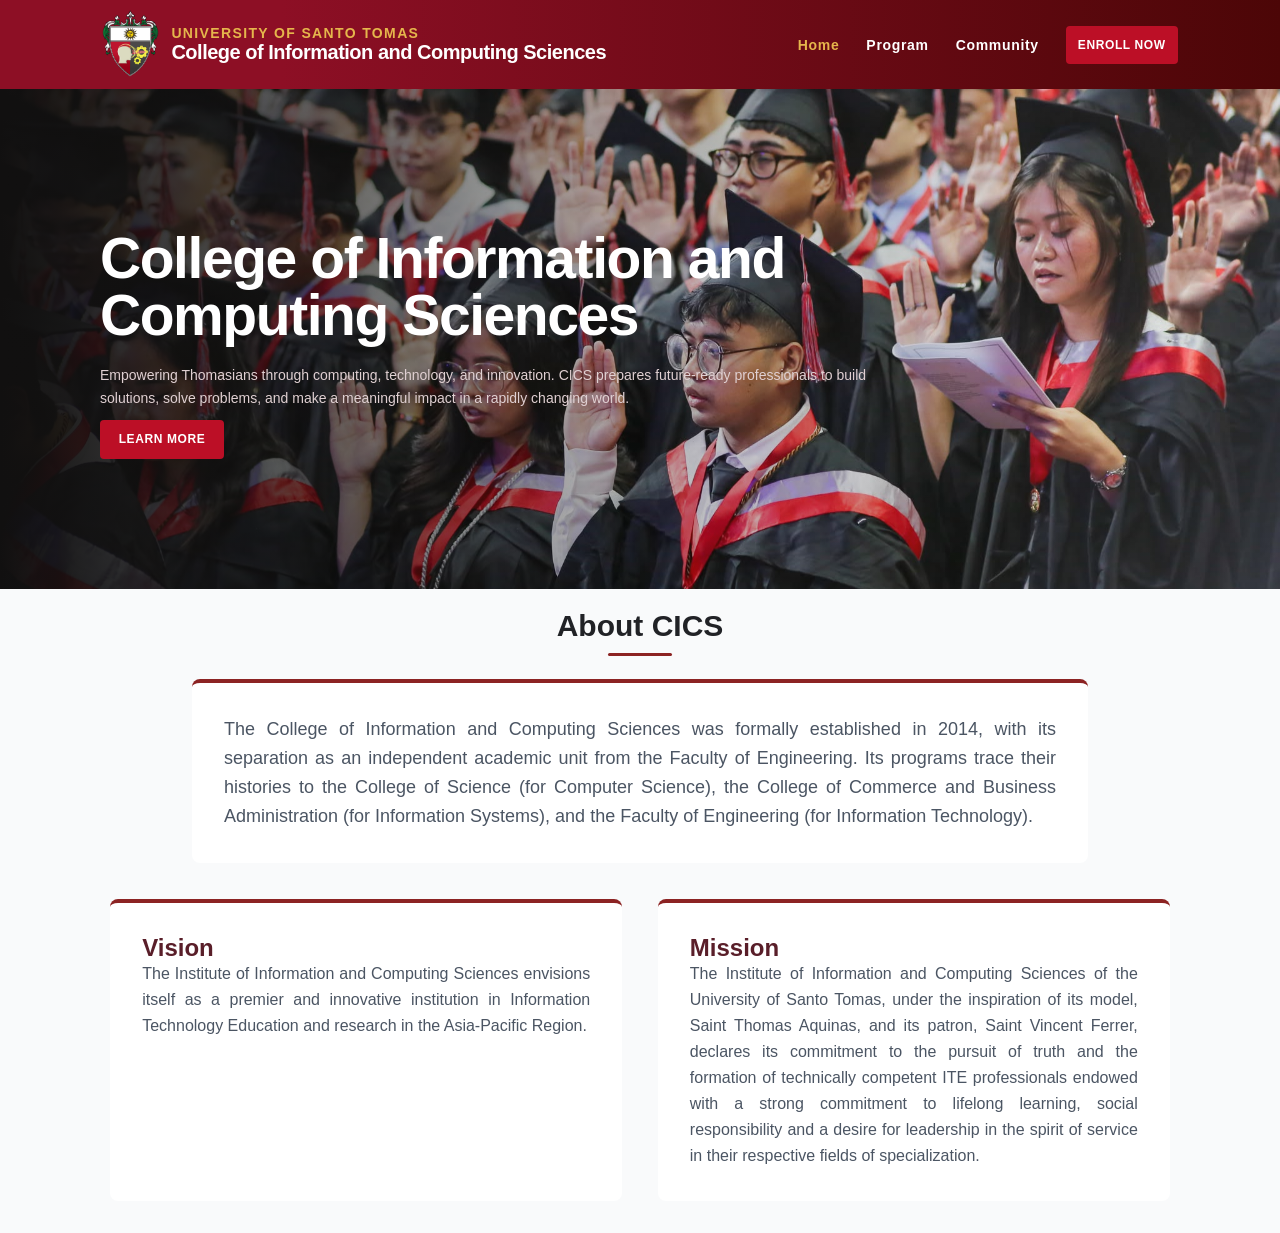
==== index.html @ 87a16adb "feat: responsive about section for home page" ====
<!DOCTYPE html>
<html lang="en">
<head>
    <meta charset="UTF-8">
    <meta name="viewport" content="width=device-width, initial-scale=1.0">
    <title>UST CICS</title>
    <link rel="stylesheet" href="styles.css">
</head>
<body>
    <main>
        <header>
            <nav>
                <div id="brand-container">
                    <a href="#"><img src="images/cics-logo.png" alt="UST CICS LOGO" id="brand-logo"></a>
                    <div id="brand-text">
                        <span id="brand-subtext">UNIVERSITY OF SANTO TOMAS</span>
                        <span id="brand-maintext">College of Information and Computing Sciences</span>
                    </div>
                </div>
                
                <!--Hamburger button for mobile-->
                <input type="checkbox" id="menu">
                <label for="menu" id="hamburger-icon">
                    <img src="images/menu-icon.svg" alt="hamburger icon" id="menu-open">
                    <img src="images/close-icon.svg" alt="close icon" id="menu-close">
                </label>

                <div id="nav-links-container">
                    <a href="#" class="nav-links active">Home</a>
                    <a href="#" class="nav-links">Program</a>
                    <a href="#" class="nav-links">Community</a>
                    <button class="btn-primary nav">ENROLL NOW</button>
                </div>

            </nav>
        </header>

        <section id="hero-section">
            <div id="hero-content">
                <h1 id="h1-hero">College of Information and Computing Sciences</h1>
                <p id="p-hero">Empowering Thomasians through computing, technology, and innovation. CICS prepares future-ready professionals to build solutions, solve problems, and make a meaningful impact in a rapidly changing world.</p>
                <button class="btn-primary hero-btn">LEARN MORE</button>
            </div>
        </section>

        <section id="about-section">
            <h3>About CICS</h3>            
            <hr>
            <div class="about-card main">
                <p>The College of Information and Computing Sciences was formally established in 2014, with its separation as an independent academic unit from the Faculty of Engineering. Its programs trace their histories to the College of Science (for Computer Science), the College of Commerce and Business Administration (for Information Systems), and the Faculty of Engineering (for Information Technology).</p>
            </div>

            <div class="vision-mission-container">
                <div class="about-card vision">
                    <h4 class="card-title">Vision</h4>
                    <p>The Institute of Information and Computing Sciences envisions itself as a premier and innovative institution in Information Technology Education and research in the Asia-Pacific Region.</p>
                </div>

                <div class="about-card mission">
                    <h4  class="card-title">Mission</h4>
                    <p>The Institute of Information and Computing Sciences of the University of Santo Tomas, under the inspiration of its model, Saint Thomas Aquinas, and its patron, Saint Vincent Ferrer, declares its commitment to the pursuit of truth and the formation of technically competent ITE professionals endowed with a strong commitment to lifelong learning, social responsibility and a desire for leadership in the spirit of service in their respective fields of specialization.</p>
                </div>
            </div>
        </section>
    </main>

</body>
</html>
---- styles.css ----
*{
    box-sizing: border-box;
    margin: 0;
    padding: 0;
}
html{
    font-size: 62.5%;

}
:root{
    --main-font: 'Inter', sans-serif;
}
body{
    min-width: 320px;
}

header{
    width: 100%;
    background: linear-gradient(to right, #8D0F25 22%, #4C0607 100%);
    padding: 1rem 0;
}
nav{
    width: 100%;
    max-width: 1440px;
    display: flex;
    flex-direction: row;
    padding: 0 8%;
    justify-content: space-between;
    gap: 4rem;
}

#brand-container{
    display: flex;
    flex-direction: row;
    align-items: center;
    gap: 1.2rem;
}
#brand-logo{
    width: 57px;
    height: auto;
}

#brand-subtext{
    font-family: var(--main-font);
    font-size: 1.4rem;
    color: #E5B64C;
    font-weight: 700;
    letter-spacing: 1.36px;
}
#brand-maintext{
    font-family: var(--main-font);
    font-size: 2rem;
    color: #FFF;
    font-weight: 700;
    letter-spacing: -0.49px;
}
#brand-text{
    display: flex;
    flex-direction: column;
}
#nav-links-container{
    display: flex;
    justify-content: space-between;
    align-items: center;
    gap: 2.7rem;
}

.nav-links{
    color: white;
    font-family: var(--main-font);
    font-size: 1.4rem;
    letter-spacing: 0.68px;
    text-decoration: none;
    font-weight: 700;
}
.active{
    color: #E5B64C;
}
.nav-links:hover{
    color: #E5B64C;
}

.btn-primary{
    width: 12.4rem;
    height: 3.9rem;
    border: none;
    border-radius: 4px;
    background-color: #BC0F26;
    color: white;
    font-size: 1.2rem;
    letter-spacing: 0.6px;
    font-weight: 700;
    white-space: nowrap;
    transition: background-color 0.2s ease;
}
.btn-primary.nav{
    padding: 1.2rem;
    width: 100%;
    height: auto;
}
.btn-primary:hover{
    background-color: #5A1E2A;
}

#menu, #hamburger-icon{
    display: none;
}

#menu-open{
    filter: brightness(0) invert(1);
}
#menu-close{
    filter: brightness(0) invert(1);

}
#nav-overlay{
    display: none;
}
/* HERO SECTION */
#hero-section{
    width: 100%;
    min-height: 500px;
    background: linear-gradient(to right, #111010, #1614144b, #ececec1a), url('images/cics-graduates.jpg');
    background-position:center ;
    background-size: cover;
    display: flex;
    align-items: center;
}

#hero-content{
    width: 70%;
    display: flex;
    padding: 0 0 0 10rem;
    flex-direction: column;
    font-family: var(--main-font);
}

#h1-hero{
    color: #FFF;
    letter-spacing: -1.43px;
    line-height: 5.7rem;
    font-size: 5.7rem;
    font-weight: 700;
    margin: 1rem 0;
}

#p-hero{
    color: #E0D0D2;
    font-weight: 500;
    line-height: 2.3rem;
    font-size: 1.4rem;
    margin: 1rem 0;
}


/* ABOUT SECTION */
#about-section{
    width: 100%;
    min-height: 400px;
    display: flex;
    flex-direction: column;
    background-color: #F9FAFB;
    display: flex;
    padding: 2rem 0;
    justify-content: center;
    align-items: center;
    font-family: var(--main-font);
    gap: 1rem;
}

h3{
    color: #212226;
    font-size: 3rem;    
    font-weight: 600;
}

hr{
    background-color: #8C2323;
    width: 5%;
    height: 0.3rem;
    border-radius: 5px;
    border: none;
}
.about-card{
    height: auto;
    background-color: white;
    border-top: 4px solid #8C2323;
    border-radius: 8px;
    margin: 1%;
    padding: 32px;
    color: #4B5563;
    text-align: justify;
}

.about-card.main{
    width: 70%;
    font-size: 1.8rem;
    line-height: 2.9rem;
}
.vision-mission-container{
    display: flex;
    flex-direction: row;
    justify-content: center;
    gap: 1rem;
}

.card-title{
    color: #591E29;
    font-size: 2.4rem;
}
.about-card.mission, .about-card.vision{
    width: 40%;
    font-size: 1.6rem;
    line-height: 2.6rem;
}

@media (max-width: 880px) {
    nav {
        width: 100%;
        padding: 0.8rem 5%;
        position: relative; 
    }
    
    nav > img {
        width: 3.8rem;
        height: auto;
    }

    #brand-subtext {
        font-size: 1.2rem;
        letter-spacing: 0.5px;
    }
    #brand-maintext {
        font-size: 1.8rem;
    }

    #menu {
        display: none;
    }

    #hamburger-icon {
        display: flex;
        align-items: center;
        justify-content: center;
        margin-left: auto;
        cursor: pointer;
        z-index: 1001;
    }

    #hamburger-icon img {
        width: 2.2rem;
        height: auto;
    }

    #menu-open {
        display: block;
    }
    #menu-close {
        display: none;
    }
    /*oremove the ham when input is checked */
    #menu:checked ~ #hamburger-icon #menu-open {
        display: none;
    }
    /*displays the x button*/
    #menu:checked ~ #hamburger-icon #menu-close {
        width: 1.5rem;
        margin-right: 0.5rem;
        display: block;
    }

    #nav-links-container {
        display: none; 
        position: absolute;
        top: 100%;
        left: 0;
        width: 100%;
        background-color: #ffffff; 
        flex-direction: column;
        align-items: flex-start; 
        padding: 2rem 4rem;
    }

    .nav-links {
        width: 100%;
        color: #5A0A14; 
        font-family: var(--main-font);
        font-size: 1.3rem;
        font-weight: 700;
        text-decoration: none;
        padding: 0.3rem 0;
        border-bottom: 1px solid #F0F0F0; 
        text-align: left; 
        transition: color 0.2s ease;
    }
    .nav-links:hover{
        color: #E5B64C;
    }
    .active{
        color: #E5B64C;
    }
    
    #nav-button {
        width: 100%;
        height: 3.9rem;
    }
    .nav{
        font-size: 1rem;
    }
    #menu:checked ~ #nav-links-container {
        display: flex;
    }
    
    
    /*HERO SECTION*/
    #hero-section{
        width: 100%;
        min-height: 400px;
        background: linear-gradient(to right, #111010, #161414c5, #ececec1a), url('images/cics-graduates.jpg');
        background-position:center ;
        background-size: cover;
        display: flex;
        align-items: center;
    }

    #hero-content{
        width: 90%;
        display: flex;
        padding: 0 0 0 4rem;
        flex-direction: column;
        font-family: var(--main-font);
    }

    #h1-hero{
        color: #FFF;
        letter-spacing: -0.5px;
        line-height: 3.7rem;
        font-size: 4rem;
        font-weight: 700;
        margin: 0.3rem 0;
    }

    #p-hero{
        color: #E0D0D2;
        font-weight: 400;
        line-height: 1.5rem;
        font-size: 1.2rem;  
    }

    .hero-btn{
        width: 11rem;
        height: 3rem;
        font-size: 1.1rem;
    }

    /*ABOUT SECTION*/
    .vision-mission-container{
        display: flex;
        flex-direction: column;
        align-items: center;
    }
    h3{
        font-size: 2.4rem;
    }

   .card-title{
        font-size: 2rem;
    }

    .about-card.main{
        width: 80%;
        font-size: 1.4rem;
        line-height: 2rem;
    }

    .about-card.mission, .about-card.vision{
        width: 80%;
        padding: 3rem 3rem 5rem;
        font-size: 1.5rem;
        line-height: 2rem;
    }

}
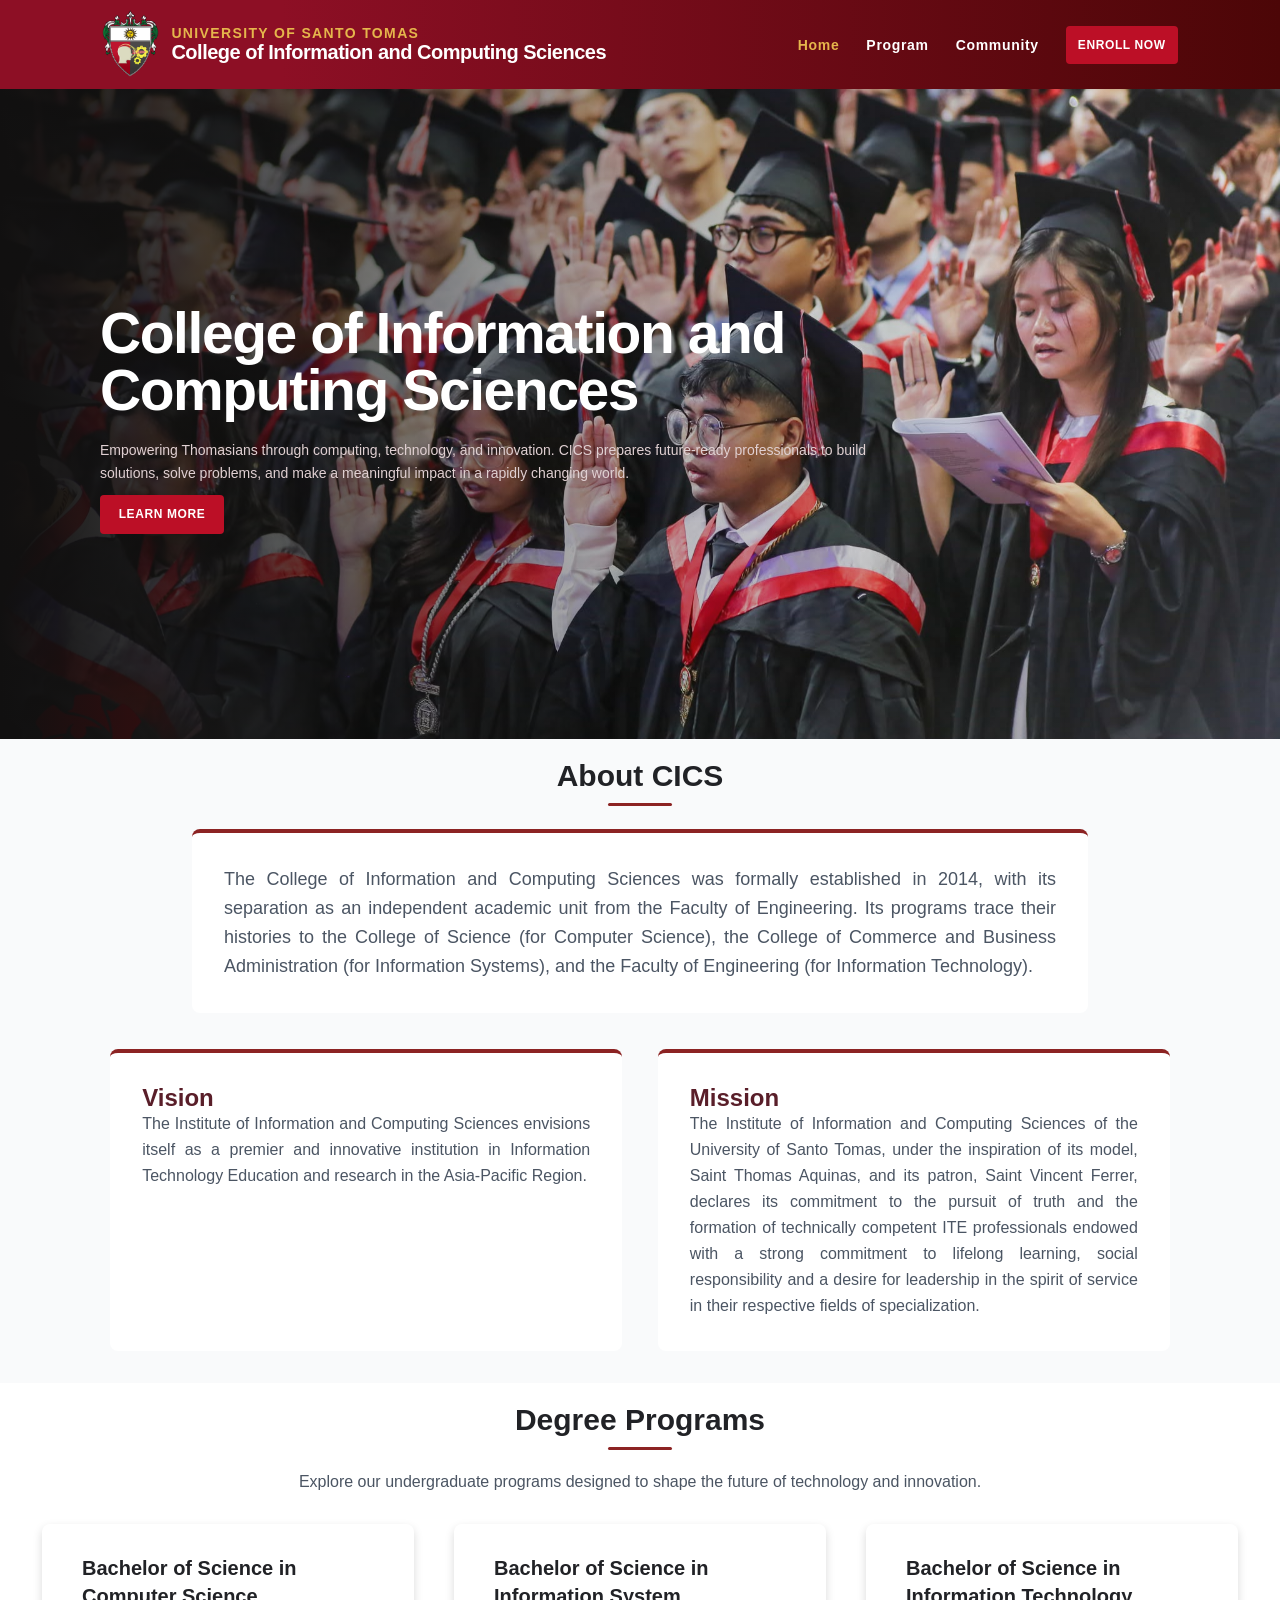
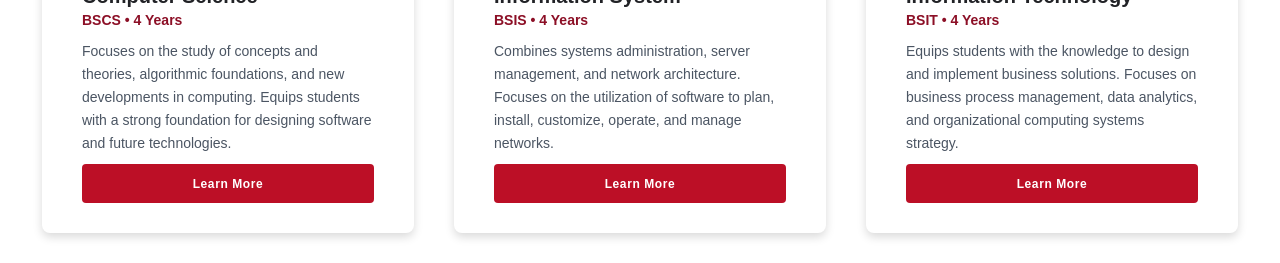
==== commit 78025178: "feat: responsive degree-program section. sticky navigation bar." ====
--- a/index.html
+++ b/index.html
@@ -44,8 +44,11 @@
         </section>
 
         <section id="about-section">
-            <h3>About CICS</h3>            
-            <hr>
+            <div class="section-title about">
+               <h3>About CICS</h3>            
+                <hr>
+            </div>
+           
             <div class="about-card main">
                 <p>The College of Information and Computing Sciences was formally established in 2014, with its separation as an independent academic unit from the Faculty of Engineering. Its programs trace their histories to the College of Science (for Computer Science), the College of Commerce and Business Administration (for Information Systems), and the Faculty of Engineering (for Information Technology).</p>
             </div>
@@ -62,6 +65,43 @@
                 </div>
             </div>
         </section>
+
+        <section id="degree-section">
+            <div class="section-title degree">
+                 <h3>Degree Programs</h3>            
+                <hr>
+            </div>
+           
+            <p class="section-subtitle">Explore our undergraduate programs designed to shape the future of technology and innovation.</p>
+                <div class="degree-card-container">
+                    <div class="degree-card cs">
+                        <div class="degree-card-title">
+                            <h5 class="degree h5">Bachelor of Science in Computer Science</h5>
+                            <span class="degree-timeline">BSCS • 4 Years</span>
+                        </div>
+                        <p>Focuses on the study of concepts and theories, algorithmic foundations, and new developments in computing. Equips students with a strong foundation for designing software and future technologies.</p>
+                        <button class="btn-primary degree">Learn More</button>
+                    </div>
+
+                    <div class="degree-card cs">
+                        <div class="degree-card-title">
+                             <h5 class="degree h5">Bachelor of Science in Information System</h5>
+                            <span class="degree-timeline">BSIS • 4 Years</span>
+                        </div>
+                        <p>Combines systems administration, server management, and network architecture. Focuses on the utilization of software to plan, install, customize, operate, and manage networks.</p>
+                        <button class="btn-primary degree">Learn More</button>
+                    </div>
+
+                    <div class="degree-card cs">
+                        <div class="degree-card-title">
+                            <h5 class="degree h5">Bachelor of Science in Information Technology</h5>
+                            <span class="degree-timeline">BSIT • 4 Years</span>
+                        </div>
+                        <p>Equips students with the knowledge to design and implement business solutions. Focuses on business process management, data analytics, and organizational computing systems strategy.</p>
+                        <button class="btn-primary degree">Learn More</button>
+                    </div>
+                </div>
+        </section>
     </main>
 
 </body>
--- a/styles.css
+++ b/styles.css
@@ -18,15 +18,20 @@
     width: 100%;
     background: linear-gradient(to right, #8D0F25 22%, #4C0607 100%);
     padding: 1rem 0;
+    position: sticky;    
+    top: 0;
+    left: 0;
+    z-index: 1000;
 }
 nav{
     width: 100%;
-    max-width: 1440px;
     display: flex;
     flex-direction: row;
     padding: 0 8%;
     justify-content: space-between;
+    align-items: center;
     gap: 4rem;
+    position: relative;
 }
 
 #brand-container{
@@ -119,9 +124,11 @@
 /* HERO SECTION */
 #hero-section{
     width: 100%;
-    min-height: 500px;
+    min-height: calc(80vh - 7rem);    
     background: linear-gradient(to right, #111010, #1614144b, #ececec1a), url('images/cics-graduates.jpg');
-    background-position:center ;
+    padding-top: 7rem;
+    padding-bottom: 7rem;
+    background-position: center;
     background-size: cover;
     display: flex;
     align-items: center;
@@ -169,6 +176,7 @@
 }
 
 h3{
+    font-family: var(--main-font);
     color: #212226;
     font-size: 3rem;    
     font-weight: 600;
@@ -180,6 +188,14 @@
     height: 0.3rem;
     border-radius: 5px;
     border: none;
+}
+
+.section-title{
+    width: 100%;
+    display: flex;
+    flex-direction: column;
+    align-items: center;
+    gap: 1rem;
 }
 .about-card{
     height: auto;
@@ -204,6 +220,7 @@
     gap: 1rem;
 }
 
+/*DEGREE SECTIONNN*/
 .card-title{
     color: #591E29;
     font-size: 2.4rem;
@@ -213,8 +230,75 @@
     font-size: 1.6rem;
     line-height: 2.6rem;
 }
+#degree-section{
+    margin: 2rem 0;
+    width: 100%;
+    height: auto;
+    display: flex;
+    flex-direction: column;
+    justify-content: center;
+    align-items: center;
+    gap: 2rem;
+}
+
+.degree-card-container{
+    display: flex;
+    flex-direction: row;
+    justify-content: center;
+    width: 100%;
+    height: auto;
+    padding: 1rem 2rem;
+    gap: 4rem;
+}
+
+.degree-card{
+    width: 30%;
+    height: auto;
+    padding: 3rem 4rem;
+    box-shadow: 0px 4px 10px rgba(0, 0, 0, 0.15);
+    border-radius: 8px; 
+    display: flex;
+    flex-direction: column;
+    align-items: flex-start;
+    gap: 1rem;
+}
+.degree.h5{
+    font-family: var(--main-font);
+    font-size: 2rem;
+    line-height: 28px;
+    font-weight: 700;
+    color: #212226;
+}
+
+.degree-timeline{
+    font-family: var(--main-font);
+    font-weight: 700;
+    font-size: 14px;
+    line-height: 20px;
+    color: #8C0F26;
+}
+
+.degree-card > p{
+    font-family: var(--main-font);
+    color: #4B5563;
+    font-size: 14px;
+    line-height: 22.8px;
+}
+
+.section-subtitle{
+    font-family: var(--main-font);
+    color: #4B5563;
+    font-size: 1.6rem;
+    line-height: 2.4rem;
+}
+
+.btn-primary.degree{
+    width: 100%;
+}
 
 @media (max-width: 880px) {
+
+   
     nav {
         width: 100%;
         padding: 0.8rem 5%;
@@ -315,10 +399,11 @@
     /*HERO SECTION*/
     #hero-section{
         width: 100%;
-        min-height: 400px;
+        min-height: calc(50vh - 2rem);
         background: linear-gradient(to right, #111010, #161414c5, #ececec1a), url('images/cics-graduates.jpg');
         background-position:center ;
         background-size: cover;
+        padding-top: 2rem;
         display: flex;
         align-items: center;
     }
@@ -380,4 +465,32 @@
         line-height: 2rem;
     }
 
+    /*DEGREE SECTION*/
+    .section-subtitle{
+        font-size: 1.4rem;
+        line-height: 2rem;
+        text-align: center;
+    }
+
+    .degree-card-container{
+        flex-direction: column;
+        align-items: center;
+    }
+
+    .degree-card{
+        width: 90%;
+        align-items: center;
+    }
+
+    .degree-timeline{
+        display: none;
+    }
+    .degree.h5{
+        font-size: 1.6rem;
+        text-align: center;
+    }
+    .degree-card > p{
+        font-size: 1.3rem;
+        text-align: center;
+    }
 }
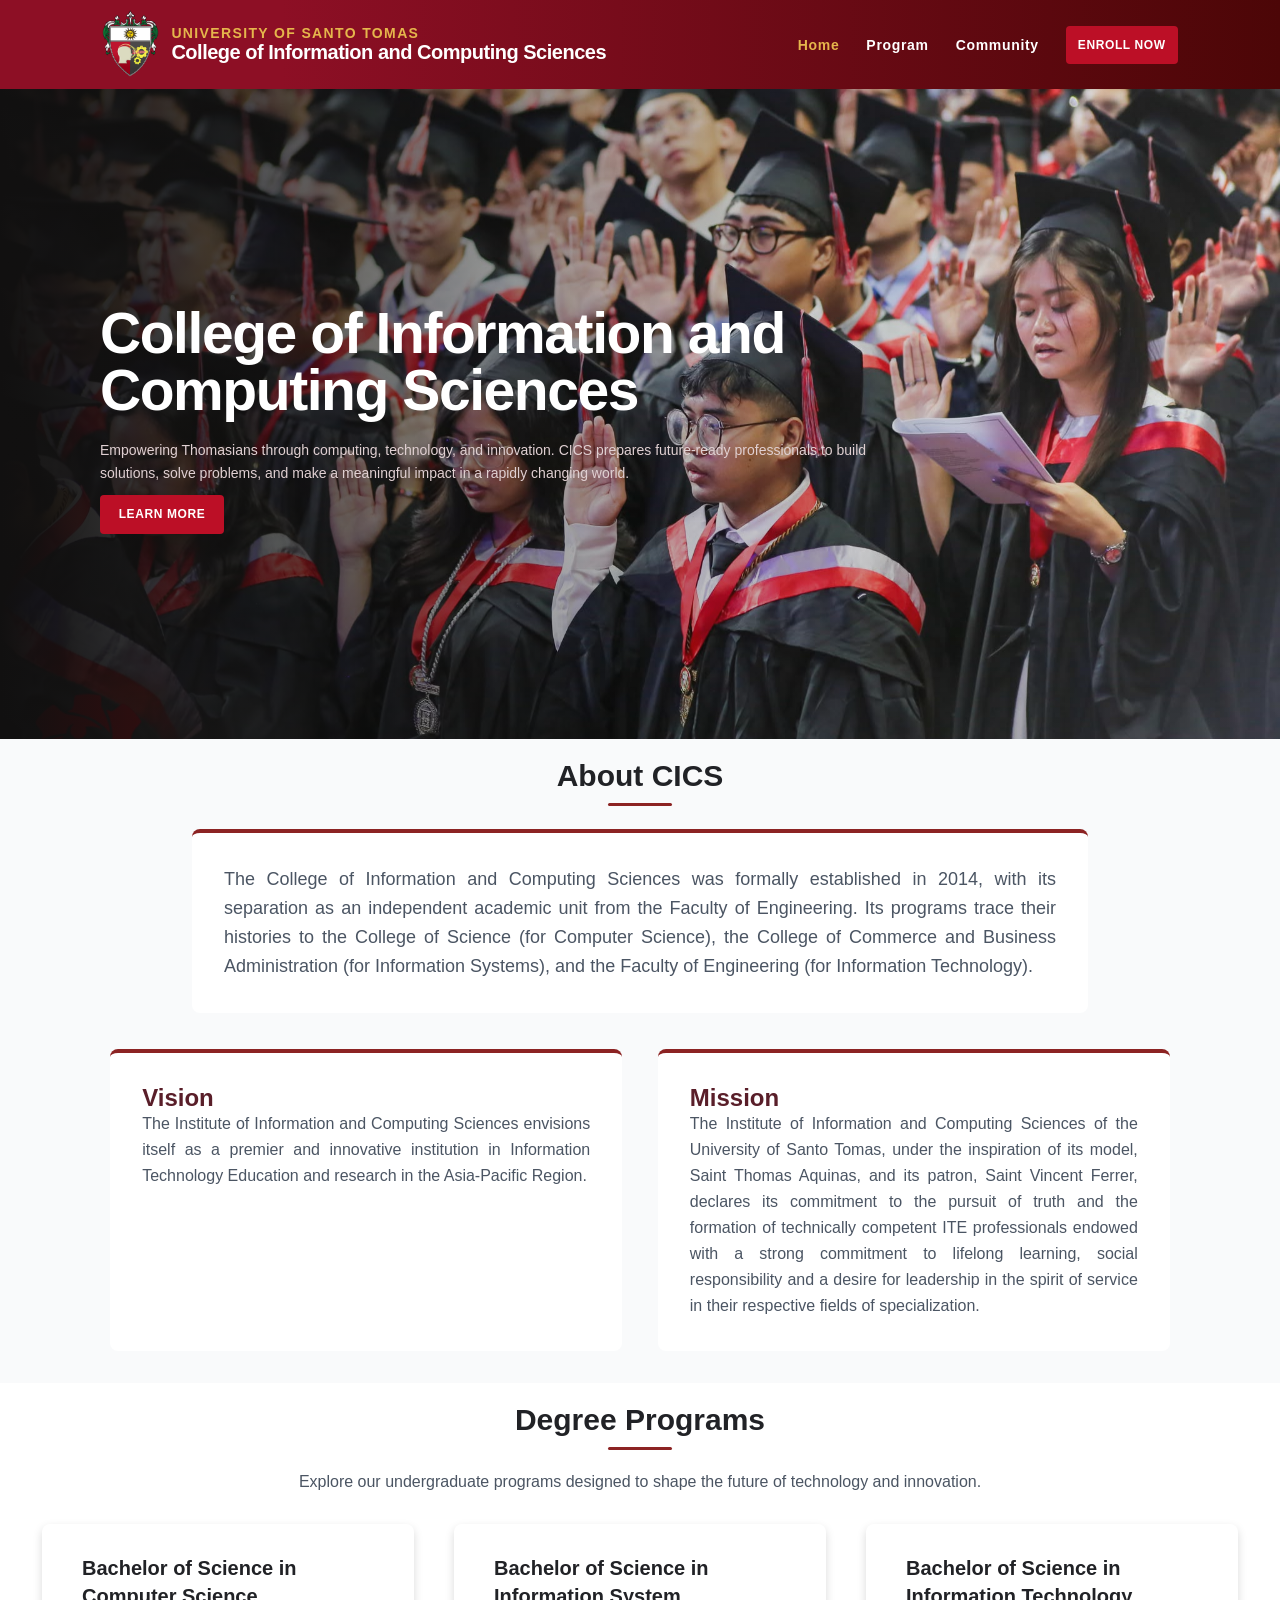
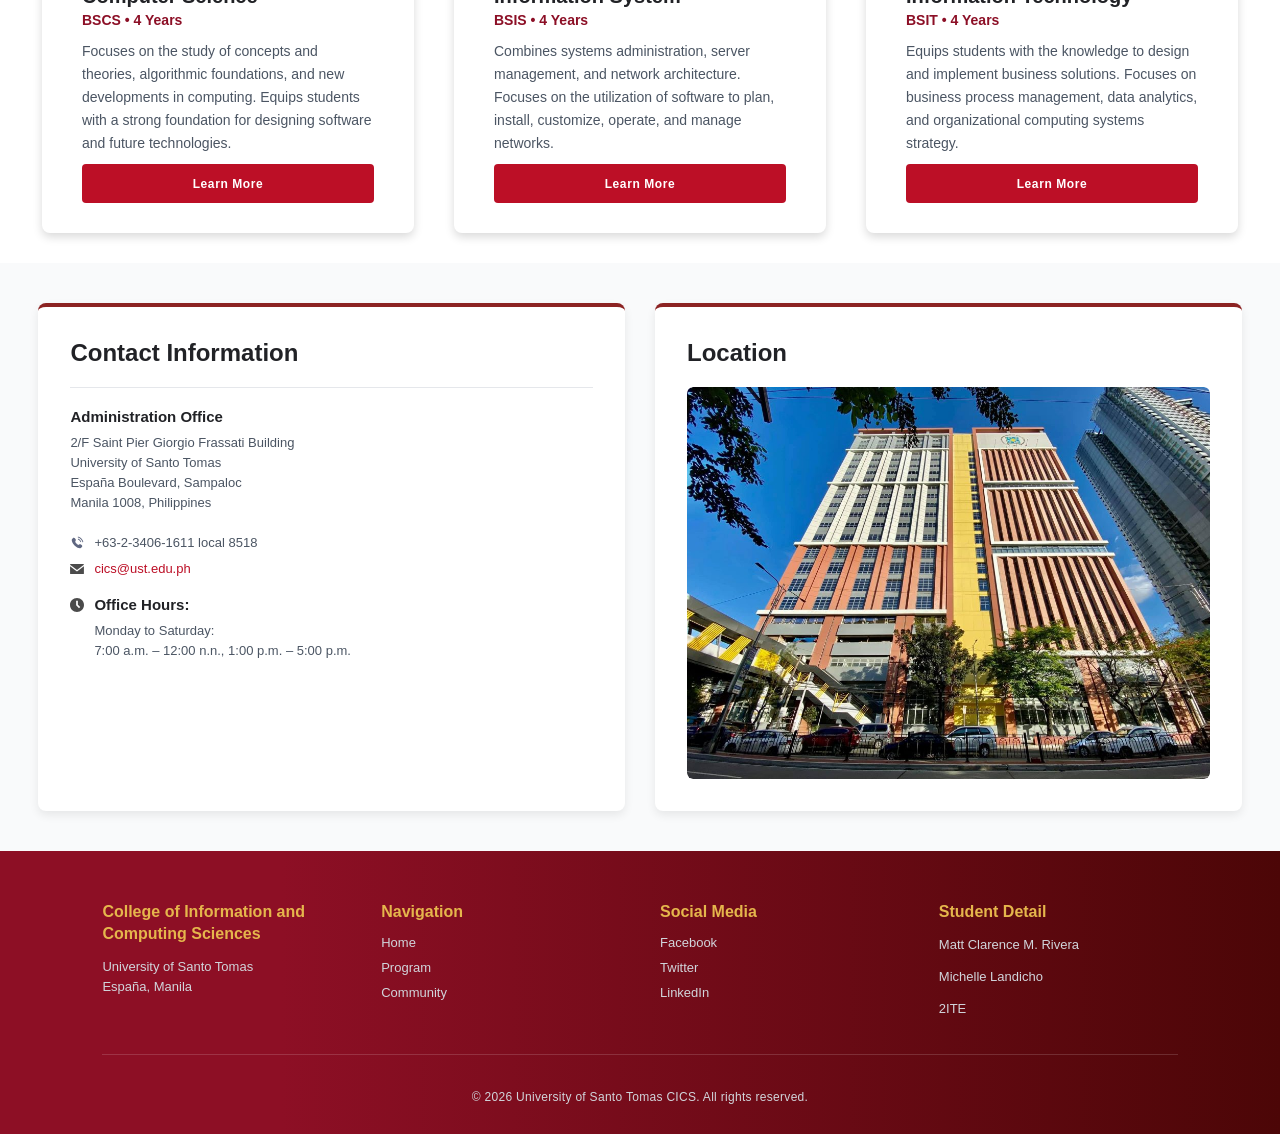
==== commit 0b2a890f: "feat: responsive contact section with svg icons. responsive footer section" ====
--- a/index.html
+++ b/index.html
@@ -21,8 +21,8 @@
                 <!--Hamburger button for mobile-->
                 <input type="checkbox" id="menu">
                 <label for="menu" id="hamburger-icon">
-                    <img src="images/menu-icon.svg" alt="hamburger icon" id="menu-open">
-                    <img src="images/close-icon.svg" alt="close icon" id="menu-close">
+                    <img src="images/icons/menu-icon.svg" alt="hamburger icon" id="menu-open">
+                    <img src="images/icons/close-icon.svg" alt="close icon" id="menu-close">
                 </label>
 
                 <div id="nav-links-container">
@@ -43,6 +43,8 @@
             </div>
         </section>
 
+        <!--===========-================================-->
+        <!--=========== ABOUT SECTIONN ==============-->
         <section id="about-section">
             <div class="section-title about">
                <h3>About CICS</h3>            
@@ -65,6 +67,9 @@
                 </div>
             </div>
         </section>
+        
+        <!--===========-================================-->
+        <!--=========== DEGREE SECTIONN ==============-->
 
         <section id="degree-section">
             <div class="section-title degree">
@@ -102,7 +107,101 @@
                     </div>
                 </div>
         </section>
+
+        <!--===========-================================-->
+        <!--=========== CONTACT SECTIONN ==============-->
+        <section id="contact-section">
+            <div class="contact-card-container">
+                <div class="contact-card">
+                    <h3 class="contact-card-title">Contact Information</h3>
+                    <hr class="contact-hr">
+                    
+                    <div class="contact-group">
+                        <h4 class="contact-subtitle">Administration Office</h4>
+                        <p class="contact-text">
+                            2/F Saint Pier Giorgio Frassati Building<br>
+                            University of Santo Tomas<br>
+                            España Boulevard, Sampaloc<br>
+                            Manila 1008, Philippines
+                        </p>
+                    </div>
+
+                    <div class="contact-group">
+                        <div class="contact-item phone">
+                            <img src="images/icons/phone-icon.svg" alt="phone icon" class="contact-icon">                            
+                            <span class="contact-text">+63-2-3406-1611 local 8518</span>
+                        </div>
+                        <div class="contact-item mail">
+                            <img src="images/icons/mail-icon.svg" alt="mail icon" class="contact-icon">                            
+                            <a href="mailto:cics@ust.edu.ph" class="contact-link">cics@ust.edu.ph</a>
+                        </div>
+                    </div>
+
+                    <div class="contact-group">
+                        <div class="contact-item time">
+                            <img src="images/icons/clock-icon.svg" alt="clock icon" class="contact-icon">                            
+                            <span class="contact-subtitle">Office Hours:</span>
+                        </div>
+                        <p class="contact-text contact-hours">
+                            Monday to Saturday:<br>
+                            7:00 a.m. – 12:00 n.n., 1:00 p.m. – 5:00 p.m.
+                        </p>
+                    </div>
+                </div>
+
+                <div class="contact-card">
+                    <h3 class="contact-card-title">Location</h3>
+                    <div class="contact-image-container">
+                        <img src="images/frassati.jpg" alt="UST Frassati Building" class="contact-image">
+                    </div>
+                </div>
+            </div>
+        </section>
     </main>
 
+    <footer>
+            <div class="footer-container">
+                <div class="footer-content">
+                    <div class="footer-col">
+                        <h4 class="footer-title">College of Information and Computing Sciences</h4>
+                        <address class="footer-text">
+                            University of Santo Tomas<br>
+                            España, Manila
+                        </address>
+                    </div>
+
+                    <div class="footer-col">
+                        <h4 class="footer-title">Navigation</h4>
+                        <ul class="footer-links-list">
+                            <li><a href="#" class="footer-link">Home</a></li>
+                            <li><a href="#" class="footer-link">Program</a></li>
+                            <li><a href="#" class="footer-link">Community</a></li>
+                        </ul>
+                    </div>
+
+                    <div class="footer-col">
+                        <h4 class="footer-title">Social Media</h4>
+                        <ul class="footer-links-list">
+                            <li><a href="#" class="footer-link">Facebook</a></li>
+                            <li><a href="#" class="footer-link">Twitter</a></li>
+                            <li><a href="#" class="footer-link">LinkedIn</a></li>
+                        </ul>
+                    </div>
+
+                    <div class="footer-col">
+                        <h4 class="footer-title">Student Detail</h4>
+                        <p class="footer-text">Matt Clarence M. Rivera</p>
+                        <p class="footer-text">Michelle Landicho</p>
+                        <p class="footer-text">2ITE</p>
+                    </div>
+                </div>
+
+                <hr class="footer-hr">
+
+                <div class="footer-bottom">
+                    <p class="footer-copyright">&copy; 2026 University of Santo Tomas CICS. All rights reserved.</p>
+                </div>
+            </div>
+        </footer>
 </body>
 </html>
--- a/styles.css
+++ b/styles.css
@@ -296,6 +296,205 @@
     width: 100%;
 }
 
+
+#contact-section{
+    width: 100%;
+    background-color: #F9FAFB;
+    padding: 4rem 0;
+    display: flex;
+    justify-content: center;
+    align-items: center;
+    font-family: var(--main-font);
+}
+
+/*CONTACT STYLING*/
+.contact-card-container{
+    width: 100%;
+    display: flex;
+    flex-direction: row;
+    justify-content: center;
+    padding: 0 3%;
+    gap: 3rem;
+}
+
+.contact-card{
+    width: 50%;
+    background-color: white;
+    border-top: 4px solid #8C2323;
+    border-radius: 8px;
+    padding: 3.2rem;
+    box-shadow: 0px 4px 10px rgba(0, 0, 0, 0.08);
+    display: flex;
+    flex-direction: column;
+    gap: 2rem;
+}
+
+.contact-card-title{
+    color: #212226;
+    font-size: 2.4rem;
+    font-weight: 700;
+}
+
+.contact-hr{
+    width: 100%;
+    height: 1px;
+    background-color: #E5E7EB;
+    border-radius: 0;
+}
+
+.contact-group{
+    display: flex;
+    flex-direction: column;
+    gap: 0.8rem;
+}
+
+.contact-subtitle{
+    color: #212226;
+    font-size: 1.5rem;
+    font-weight: 700;
+}
+
+.contact-text{
+    color: #4B5563;
+    font-size: 1.3rem;
+    line-height: 2rem;
+}
+
+.contact-item{
+    display: flex;
+    flex-direction: row;
+    align-items: center;
+    gap: 1rem;
+}
+
+.contact-icon {
+    width: 1.4rem;
+    height: 1.4rem;
+    min-width: 1.4rem;
+    object-fit: contain;
+    display: inline-block;
+    opacity: 0.7;
+}
+
+.contact-icon{
+    font-size: 1.4rem;
+    color: #4B5563;
+}
+
+.contact-link{
+    color: #BC0F26;
+    font-size: 1.3rem;
+    text-decoration: none;
+    font-weight: 500;
+}
+
+.contact-link:hover{
+    text-decoration: underline;
+}
+
+.contact-hours{
+    padding-left: 2.4rem;
+}
+
+.contact-image-container{
+    width: 100%;
+    height: 100%;
+    border-radius: 6px;
+    overflow: hidden;
+}
+
+.contact-image{
+    width: 100%;
+    height: 100%;
+    min-height: 260px;
+    object-fit: cover;
+    display: block;
+    border-radius: 6px;
+}
+
+/*FOOTER*/
+footer{
+    width: 100%;
+    background: linear-gradient(to right, #8D0F25 22%, #4C0607 100%);
+    padding: 5rem 0 3rem;
+    font-family: var(--main-font);
+}
+
+.footer-container{
+    width: 100%;
+    max-width: 1440px;
+    margin: 0 auto;
+    padding: 0 8%;
+    display: flex;
+    flex-direction: column;
+    gap: 3.5rem;
+}
+
+.footer-content{
+    display: flex;
+    flex-direction: row;
+    justify-content: space-between;
+    align-items: flex-start;
+    gap: 4rem;
+}
+
+.footer-col{
+    flex: 1;
+    display: flex;
+    flex-direction: column;
+    gap: 1.2rem;
+}
+
+.footer-title{
+    color: #E5B64C;
+    font-size: 1.6rem;
+    font-weight: 700;
+    line-height: 2.2rem;
+}
+
+.footer-text{
+    color: #D1D5DB;
+    font-size: 1.3rem;
+    line-height: 2rem;
+    font-style: normal;
+}
+
+.footer-links-list{
+    list-style: none;
+    display: flex;
+    flex-direction: column;
+    gap: 1rem;
+}
+
+.footer-link{
+    color: #D1D5DB;
+    font-size: 1.3rem;
+    text-decoration: none;
+    transition: color 0.2s ease;
+}
+
+.footer-link:hover{
+    color: #E5B64C;
+}
+
+.footer-hr{
+    width: 100%;
+    height: 1px;
+    background-color: rgba(255, 255, 255, 0.15);
+    border: none;
+    border-radius: 0;
+}
+
+.footer-bottom{
+    width: 100%;
+    text-align: center;
+}
+
+.footer-copyright{
+    color: #D1D5DB;
+    font-size: 1.2rem;
+    letter-spacing: 0.3px;
+}
 @media (max-width: 880px) {
 
    
@@ -437,8 +636,9 @@
         height: 3rem;
         font-size: 1.1rem;
     }
-
-    /*ABOUT SECTION*/
+    /******************/
+    /*     ABOUT     */
+    /******************/
     .vision-mission-container{
         display: flex;
         flex-direction: column;
@@ -465,7 +665,9 @@
         line-height: 2rem;
     }
 
-    /*DEGREE SECTION*/
+    /******************/
+    /*    DEGREE SECTION   */
+    /******************/
     .section-subtitle{
         font-size: 1.4rem;
         line-height: 2rem;
@@ -493,4 +695,64 @@
         font-size: 1.3rem;
         text-align: center;
     }
-}+    /******************/
+    /*     CONTACT SECTION     */
+    /******************/
+    #contact-section{
+        padding: 3rem 0;
+    }
+
+    .contact-card-container{
+        flex-direction: column;
+        align-items: center;
+        padding: 0 5%;
+        gap: 2rem;
+    }
+
+    .contact-card{
+        width: 100%;
+        padding: 2.5rem 2rem;
+    }
+
+    .contact-card-title{
+        font-size: 2rem;
+    }
+
+    .contact-image{
+        min-height: 220px;
+    }
+
+    /******************/
+    /*     FOOTER     */
+    /******************/
+
+    footer{
+        padding: 4rem 0 2.5rem;
+    }
+
+    .footer-container{
+        padding: 0 5%;
+        gap: 2.5rem;
+    }
+
+    .footer-content{
+        flex-direction: column;
+        align-items: flex-start;
+        gap: 2.5rem;
+    }
+
+    .footer-col{
+        width: 100%;
+        gap: 1rem;
+    }
+
+    .footer-title{
+        font-size: 1.5rem;
+    }
+
+    .footer-copyright{
+        font-size: 1.1rem;
+    }
+}
+
+
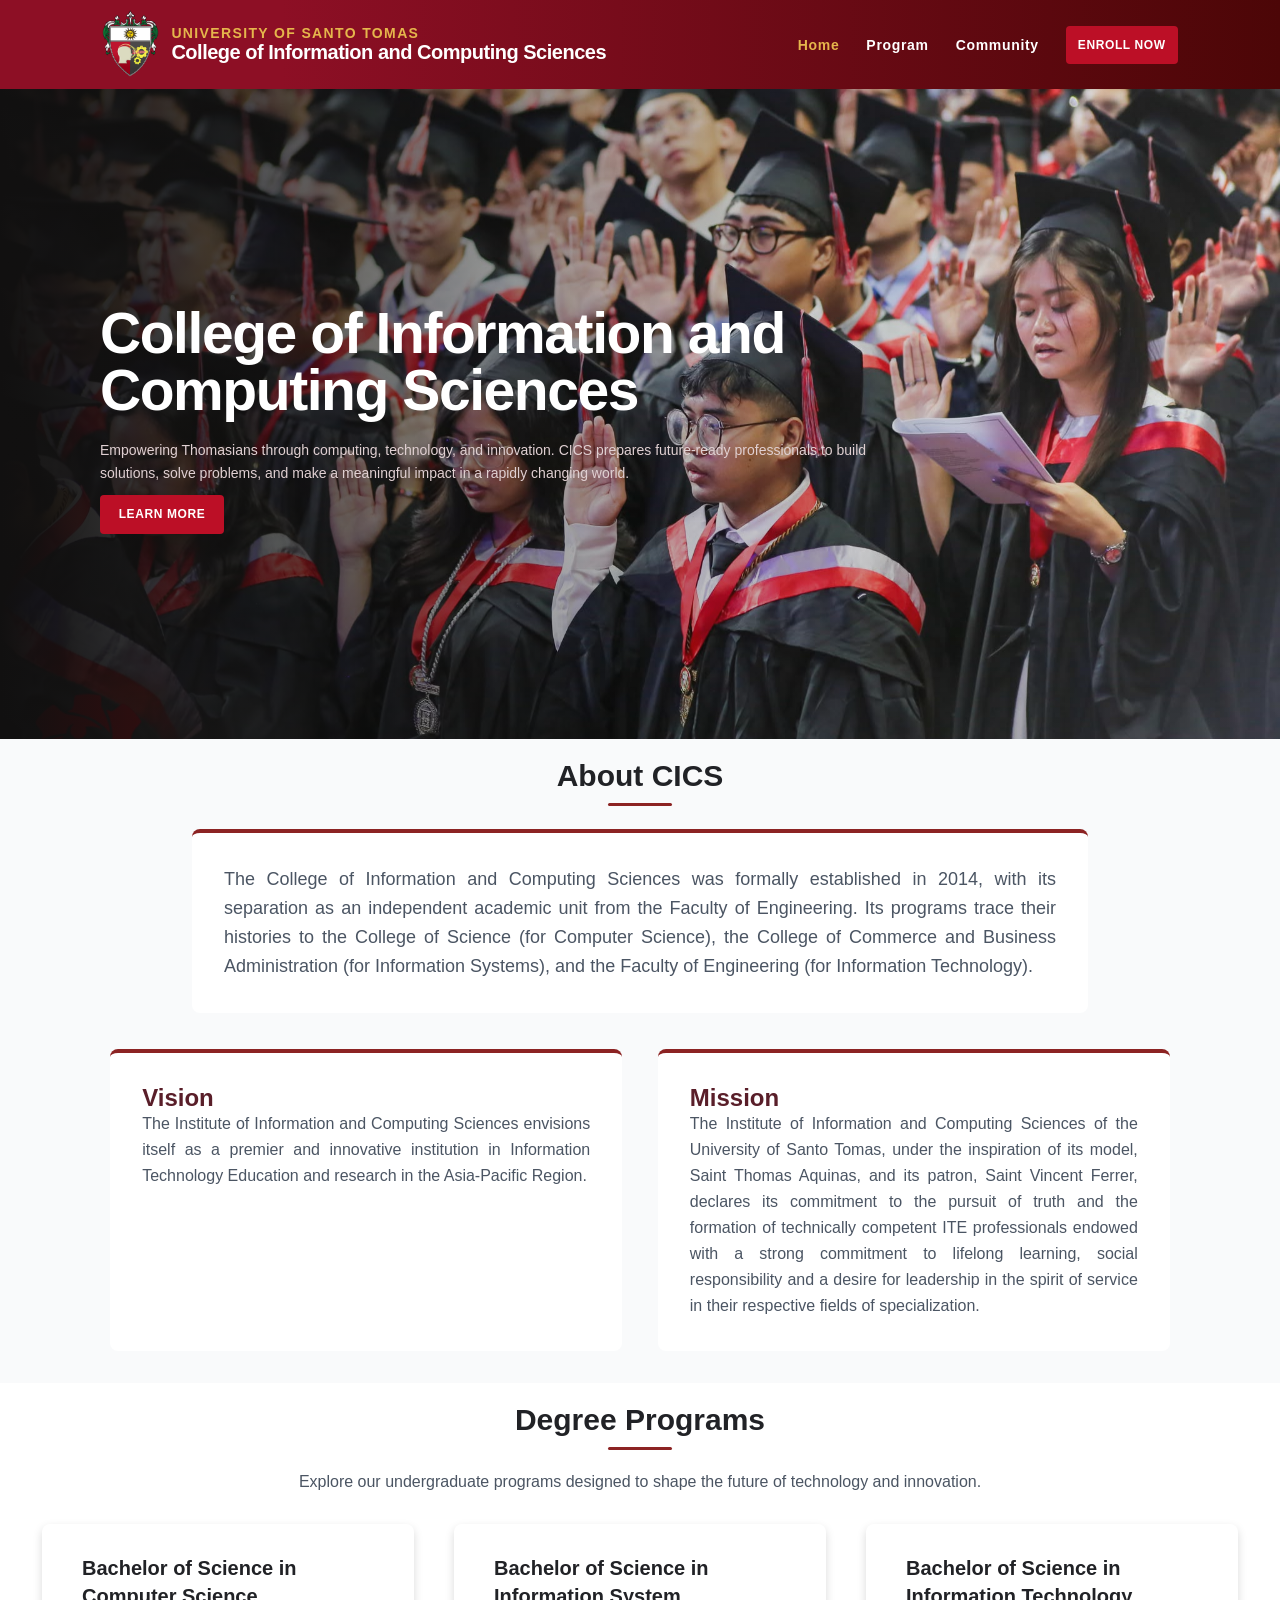
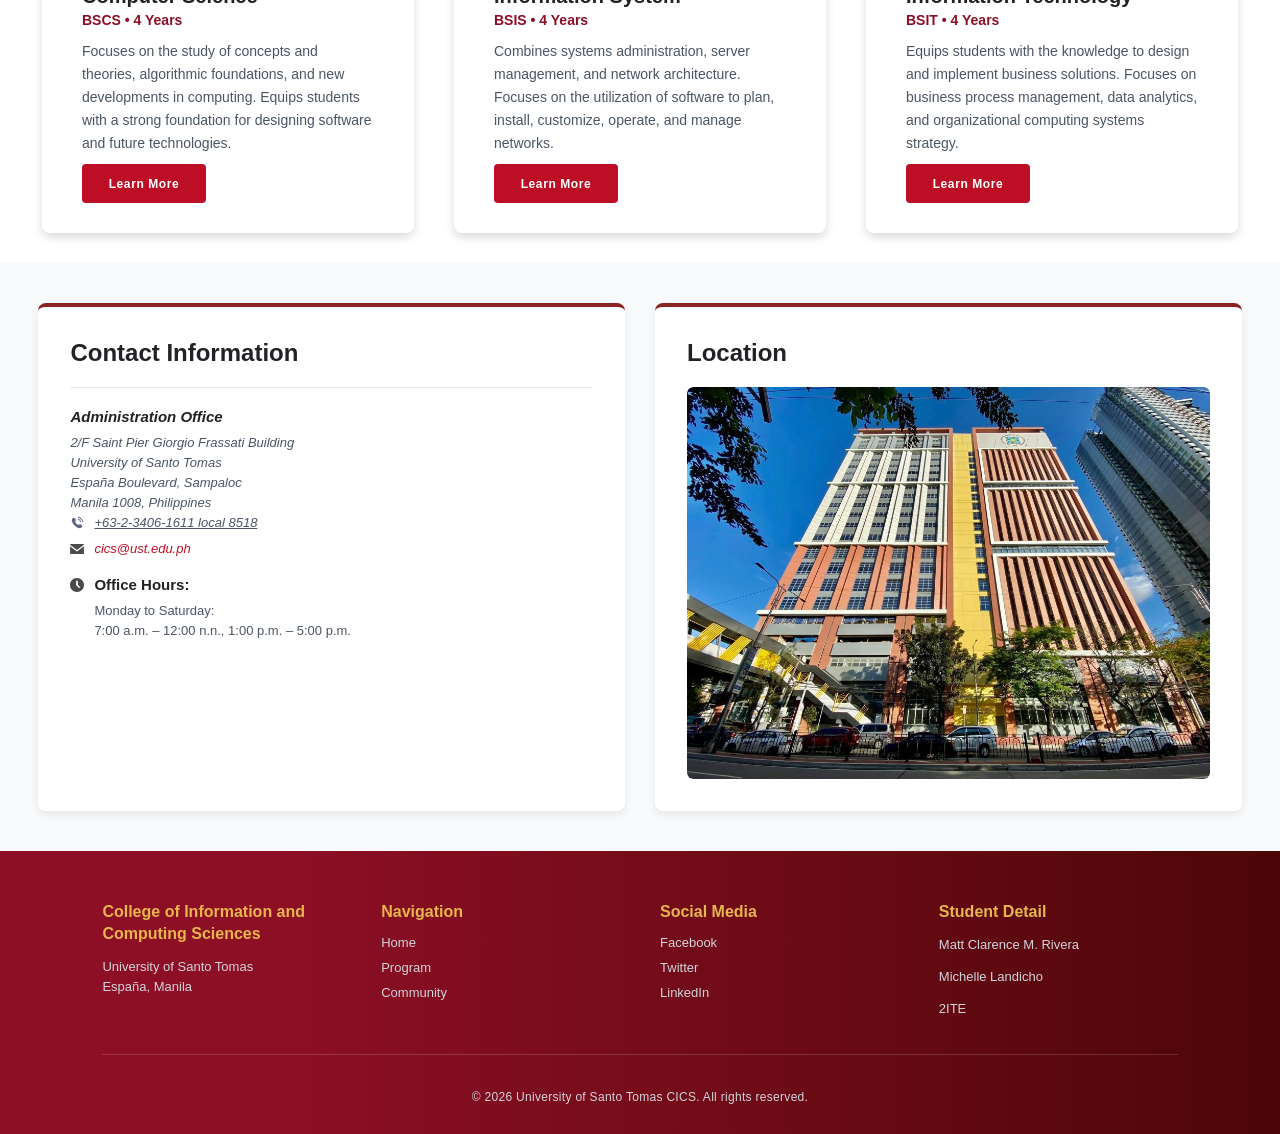
==== commit c971cc48: "feat: Implemented applicable semantic tag to satisfy grade criteria." ====
--- a/index.html
+++ b/index.html
@@ -7,8 +7,7 @@
     <link rel="stylesheet" href="styles.css">
 </head>
 <body>
-    <main>
-        <header>
+     <header>
             <nav>
                 <div id="brand-container">
                     <a href="#"><img src="images/cics-logo.png" alt="UST CICS LOGO" id="brand-logo"></a>
@@ -33,8 +32,9 @@
                 </div>
 
             </nav>
-        </header>
-
+    </header>
+
+    <main>
         <section id="hero-section">
             <div id="hero-content">
                 <h1 id="h1-hero">College of Information and Computing Sciences</h1>
@@ -56,15 +56,15 @@
             </div>
 
             <div class="vision-mission-container">
-                <div class="about-card vision">
+                <article class="about-card vision">
                     <h4 class="card-title">Vision</h4>
                     <p>The Institute of Information and Computing Sciences envisions itself as a premier and innovative institution in Information Technology Education and research in the Asia-Pacific Region.</p>
-                </div>
-
-                <div class="about-card mission">
-                    <h4  class="card-title">Mission</h4>
+                </article>
+
+                <article class="about-card mission">
+                    <h4 class="card-title">Mission</h4>
                     <p>The Institute of Information and Computing Sciences of the University of Santo Tomas, under the inspiration of its model, Saint Thomas Aquinas, and its patron, Saint Vincent Ferrer, declares its commitment to the pursuit of truth and the formation of technically competent ITE professionals endowed with a strong commitment to lifelong learning, social responsibility and a desire for leadership in the spirit of service in their respective fields of specialization.</p>
-                </div>
+                </article>
             </div>
         </section>
         
@@ -79,33 +79,33 @@
            
             <p class="section-subtitle">Explore our undergraduate programs designed to shape the future of technology and innovation.</p>
                 <div class="degree-card-container">
-                    <div class="degree-card cs">
-                        <div class="degree-card-title">
-                            <h5 class="degree h5">Bachelor of Science in Computer Science</h5>
-                            <span class="degree-timeline">BSCS • 4 Years</span>
-                        </div>
-                        <p>Focuses on the study of concepts and theories, algorithmic foundations, and new developments in computing. Equips students with a strong foundation for designing software and future technologies.</p>
-                        <button class="btn-primary degree">Learn More</button>
-                    </div>
-
-                    <div class="degree-card cs">
-                        <div class="degree-card-title">
-                             <h5 class="degree h5">Bachelor of Science in Information System</h5>
-                            <span class="degree-timeline">BSIS • 4 Years</span>
-                        </div>
-                        <p>Combines systems administration, server management, and network architecture. Focuses on the utilization of software to plan, install, customize, operate, and manage networks.</p>
-                        <button class="btn-primary degree">Learn More</button>
-                    </div>
-
-                    <div class="degree-card cs">
-                        <div class="degree-card-title">
-                            <h5 class="degree h5">Bachelor of Science in Information Technology</h5>
-                            <span class="degree-timeline">BSIT • 4 Years</span>
-                        </div>
-                        <p>Equips students with the knowledge to design and implement business solutions. Focuses on business process management, data analytics, and organizational computing systems strategy.</p>
-                        <button class="btn-primary degree">Learn More</button>
-                    </div>
-                </div>
+                <article class="degree-card cs">
+                    <div class="degree-card-title">
+                        <h5 class="degree-title">Bachelor of Science in Computer Science</h5>
+                        <span class="degree-timeline">BSCS • 4 Years</span>
+                    </div>
+                    <p>Focuses on the study of concepts and theories, algorithmic foundations, and new developments in computing. Equips students with a strong foundation for designing software and future technologies.</p>
+                    <button class="btn-primary btn-card">Learn More</button>
+                </article>
+
+                <article class="degree-card cs">
+                    <div class="degree-card-title">
+                        <h5 class="degree-title">Bachelor of Science in Information System</h5>
+                        <span class="degree-timeline">BSIS • 4 Years</span>
+                    </div>
+                    <p>Combines systems administration, server management, and network architecture. Focuses on the utilization of software to plan, install, customize, operate, and manage networks.</p>
+                    <button class="btn-primary btn-card">Learn More</button>
+                </article>
+
+                <article class="degree-card cs">
+                    <div class="degree-card-title">
+                        <h5 class="degree-title">Bachelor of Science in Information Technology</h5>
+                        <span class="degree-timeline">BSIT • 4 Years</span>
+                    </div>
+                    <p>Equips students with the knowledge to design and implement business solutions. Focuses on business process management, data analytics, and organizational computing systems strategy.</p>
+                    <button class="btn-primary btn-card">Learn More</button>
+                </article>
+            </div>
         </section>
 
         <!--===========-================================-->
@@ -116,26 +116,28 @@
                     <h3 class="contact-card-title">Contact Information</h3>
                     <hr class="contact-hr">
                     
-                    <div class="contact-group">
-                        <h4 class="contact-subtitle">Administration Office</h4>
-                        <p class="contact-text">
-                            2/F Saint Pier Giorgio Frassati Building<br>
-                            University of Santo Tomas<br>
-                            España Boulevard, Sampaloc<br>
-                            Manila 1008, Philippines
-                        </p>
-                    </div>
-
-                    <div class="contact-group">
-                        <div class="contact-item phone">
-                            <img src="images/icons/phone-icon.svg" alt="phone icon" class="contact-icon">                            
-                            <span class="contact-text">+63-2-3406-1611 local 8518</span>
+                    <address class="contact-address">
+                        <div class="contact-group">
+                            <h4 class="contact-subtitle">Administration Office</h4>
+                            <p class="contact-text">
+                                2/F Saint Pier Giorgio Frassati Building<br>
+                                University of Santo Tomas<br>
+                                España Boulevard, Sampaloc<br>
+                                Manila 1008, Philippines
+                            </p>
                         </div>
-                        <div class="contact-item mail">
-                            <img src="images/icons/mail-icon.svg" alt="mail icon" class="contact-icon">                            
-                            <a href="mailto:cics@ust.edu.ph" class="contact-link">cics@ust.edu.ph</a>
+
+                        <div class="contact-group">
+                            <div class="contact-item phone">
+                                <img src="images/icons/phone-icon.svg" alt="" aria-hidden="true" class="contact-icon">                            
+                                <a href="tel:+63234061611" class="contact-text contact-link-plain">+63-2-3406-1611 local 8518</a>
+                            </div>
+                            <div class="contact-item mail">
+                                <img src="images/icons/mail-icon.svg" alt="" aria-hidden="true" class="contact-icon">                            
+                                <a href="mailto:cics@ust.edu.ph" class="contact-link">cics@ust.edu.ph</a>
+                            </div>
                         </div>
-                    </div>
+                    </address>
 
                     <div class="contact-group">
                         <div class="contact-item time">
--- a/styles.css
+++ b/styles.css
@@ -251,7 +251,7 @@
     gap: 4rem;
 }
 
-.degree-card{
+article.degree-card{
     width: 30%;
     height: auto;
     padding: 3rem 4rem;
@@ -262,7 +262,7 @@
     align-items: flex-start;
     gap: 1rem;
 }
-.degree.h5{
+.degree-title{
     font-family: var(--main-font);
     font-size: 2rem;
     line-height: 28px;
@@ -679,7 +679,7 @@
         align-items: center;
     }
 
-    .degree-card{
+    article.degree-card{
         width: 90%;
         align-items: center;
     }
@@ -687,7 +687,7 @@
     .degree-timeline{
         display: none;
     }
-    .degree.h5{
+    .degree-title{
         font-size: 1.6rem;
         text-align: center;
     }
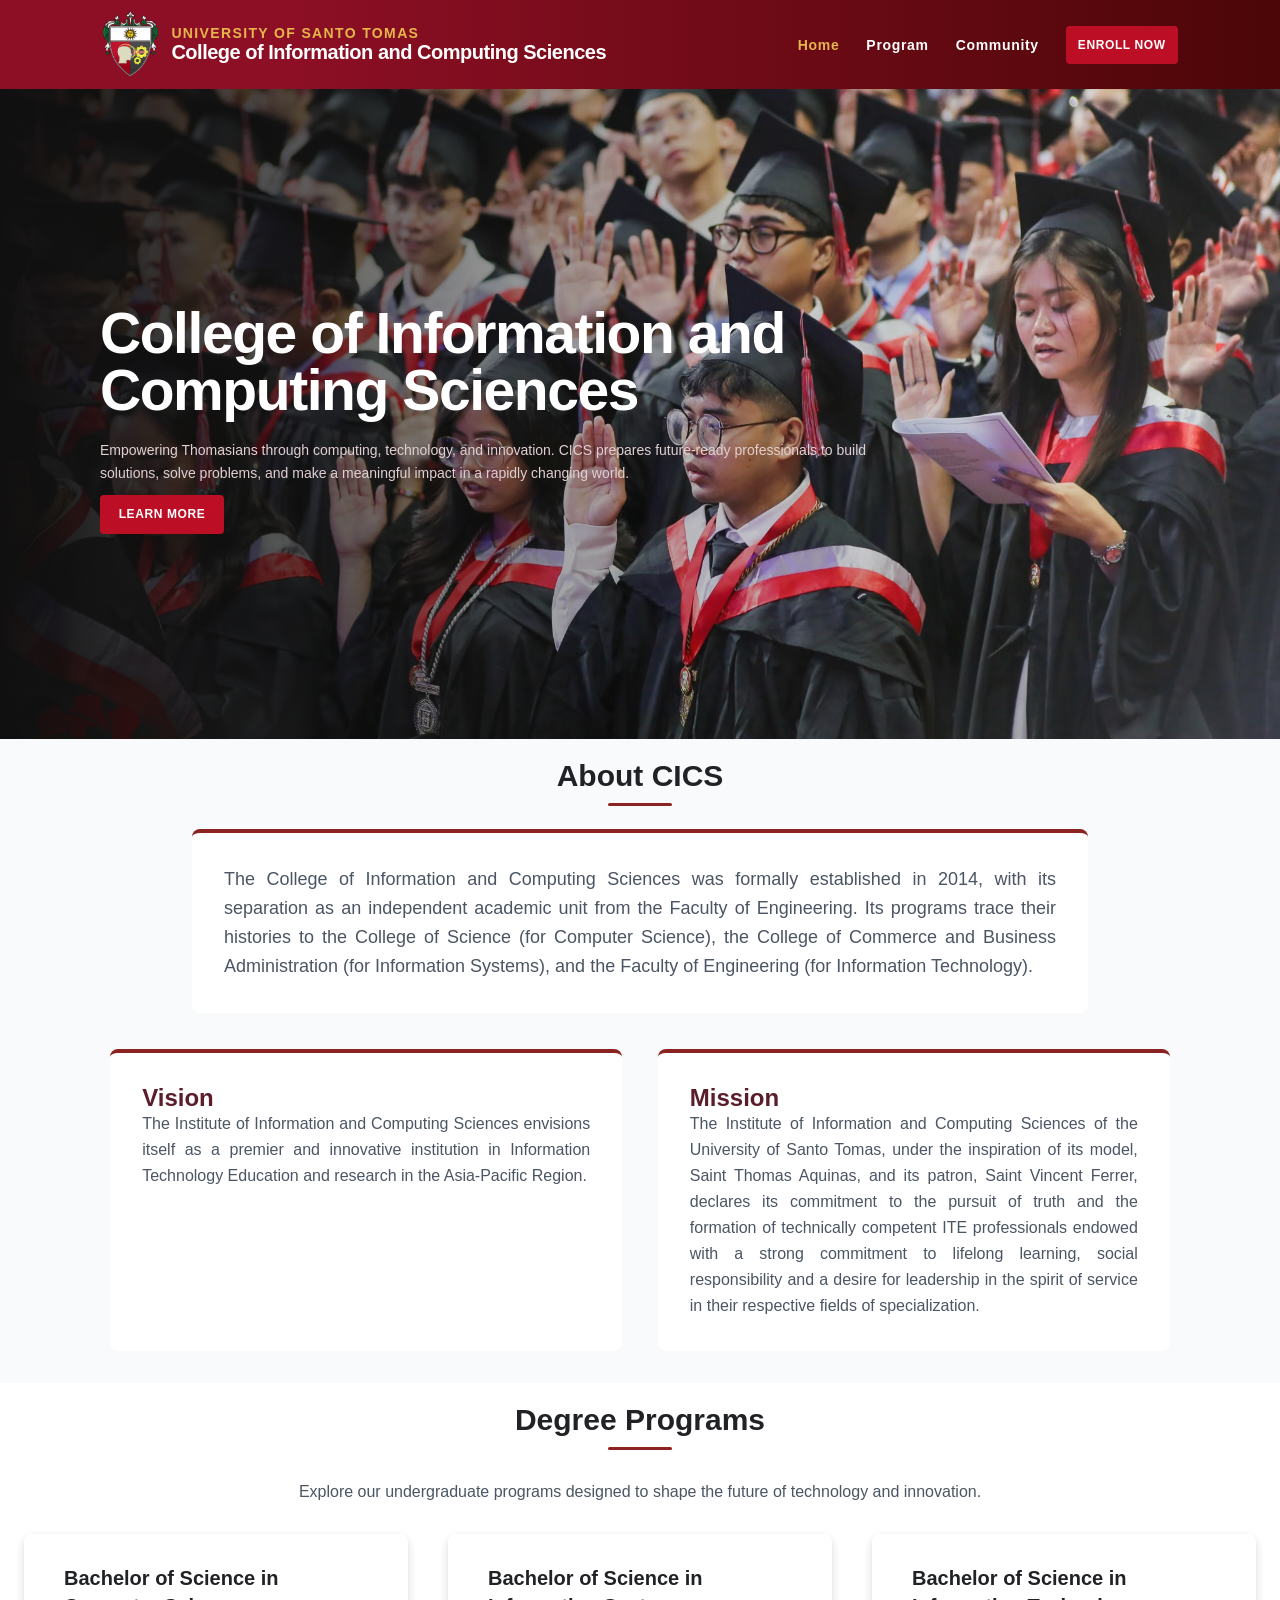
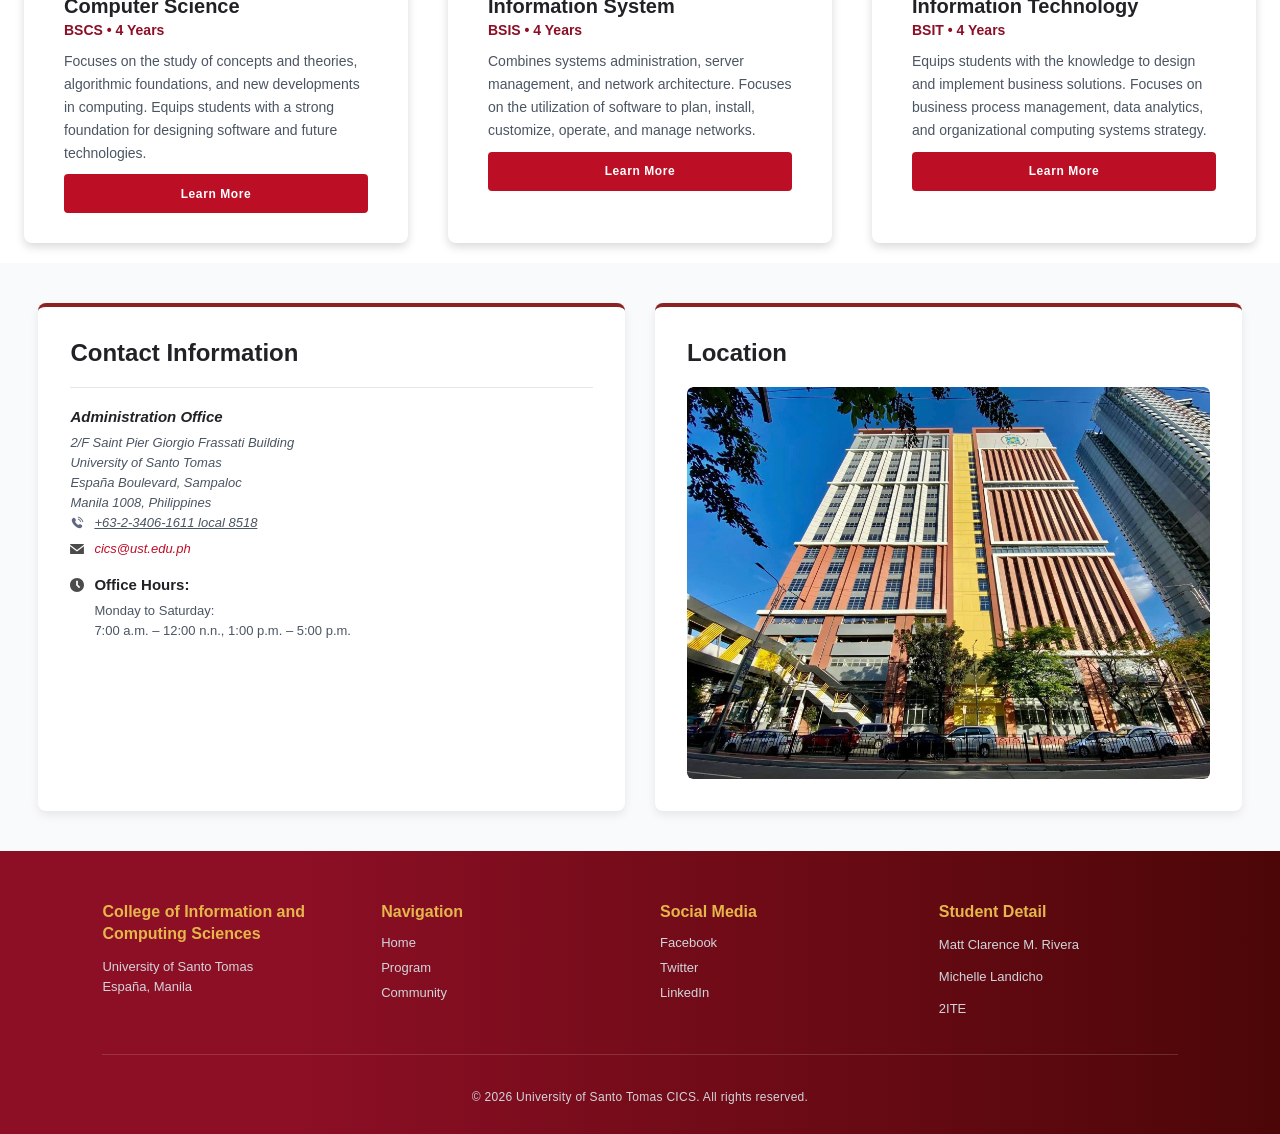
==== commit f4d74ff9: "style: fix card width alignment" ====
--- a/index.html
+++ b/index.html
@@ -26,7 +26,7 @@
 
                 <div id="nav-links-container">
                     <a href="#" class="nav-links active">Home</a>
-                    <a href="#" class="nav-links">Program</a>
+                    <a href="program.html" class="nav-links">Program</a>
                     <a href="#" class="nav-links">Community</a>
                     <button class="btn-primary nav">ENROLL NOW</button>
                 </div>
@@ -85,7 +85,7 @@
                         <span class="degree-timeline">BSCS • 4 Years</span>
                     </div>
                     <p>Focuses on the study of concepts and theories, algorithmic foundations, and new developments in computing. Equips students with a strong foundation for designing software and future technologies.</p>
-                    <button class="btn-primary btn-card">Learn More</button>
+                    <button class="btn-primary degree-btn">Learn More</button>
                 </article>
 
                 <article class="degree-card cs">
@@ -94,7 +94,7 @@
                         <span class="degree-timeline">BSIS • 4 Years</span>
                     </div>
                     <p>Combines systems administration, server management, and network architecture. Focuses on the utilization of software to plan, install, customize, operate, and manage networks.</p>
-                    <button class="btn-primary btn-card">Learn More</button>
+                    <button class="btn-primary degree-btn">Learn More</button>
                 </article>
 
                 <article class="degree-card cs">
@@ -103,7 +103,7 @@
                         <span class="degree-timeline">BSIT • 4 Years</span>
                     </div>
                     <p>Equips students with the knowledge to design and implement business solutions. Focuses on business process management, data analytics, and organizational computing systems strategy.</p>
-                    <button class="btn-primary btn-card">Learn More</button>
+                    <button class="btn-primary degree-btn">Learn More</button>
                 </article>
             </div>
         </section>
--- a/styles.css
+++ b/styles.css
@@ -168,7 +168,7 @@
     flex-direction: column;
     background-color: #F9FAFB;
     display: flex;
-    padding: 2rem 0;
+    padding: 2rem 0rem;
     justify-content: center;
     align-items: center;
     font-family: var(--main-font);
@@ -203,7 +203,7 @@
     border-top: 4px solid #8C2323;
     border-radius: 8px;
     margin: 1%;
-    padding: 32px;
+    padding: 3.2rem;
     color: #4B5563;
     text-align: justify;
 }
@@ -220,7 +220,6 @@
     gap: 1rem;
 }
 
-/*DEGREE SECTIONNN*/
 .card-title{
     color: #591E29;
     font-size: 2.4rem;
@@ -230,6 +229,9 @@
     font-size: 1.6rem;
     line-height: 2.6rem;
 }
+
+/*DEGREE SECTIONNN*/
+
 #degree-section{
     margin: 2rem 0;
     width: 100%;
@@ -239,6 +241,7 @@
     justify-content: center;
     align-items: center;
     gap: 2rem;
+    padding: 1rem 1.2   rem;
 }
 
 .degree-card-container{
@@ -247,7 +250,6 @@
     justify-content: center;
     width: 100%;
     height: auto;
-    padding: 1rem 2rem;
     gap: 4rem;
 }
 
@@ -290,9 +292,11 @@
     color: #4B5563;
     font-size: 1.6rem;
     line-height: 2.4rem;
-}
-
-.btn-primary.degree{
+    padding: 1rem 3rem;
+
+}
+
+.degree-btn{
     width: 100%;
 }
 
@@ -653,13 +657,13 @@
     }
 
     .about-card.main{
-        width: 80%;
+        width: 90%;
         font-size: 1.4rem;
         line-height: 2rem;
     }
 
     .about-card.mission, .about-card.vision{
-        width: 80%;
+        width: 90%;
         padding: 3rem 3rem 5rem;
         font-size: 1.5rem;
         line-height: 2rem;
@@ -690,9 +694,11 @@
     .degree-title{
         font-size: 1.6rem;
         text-align: center;
+        line-height: 2rem;
     }
     .degree-card > p{
         font-size: 1.3rem;
+        line-height: 1.7rem;
         text-align: center;
     }
     /******************/
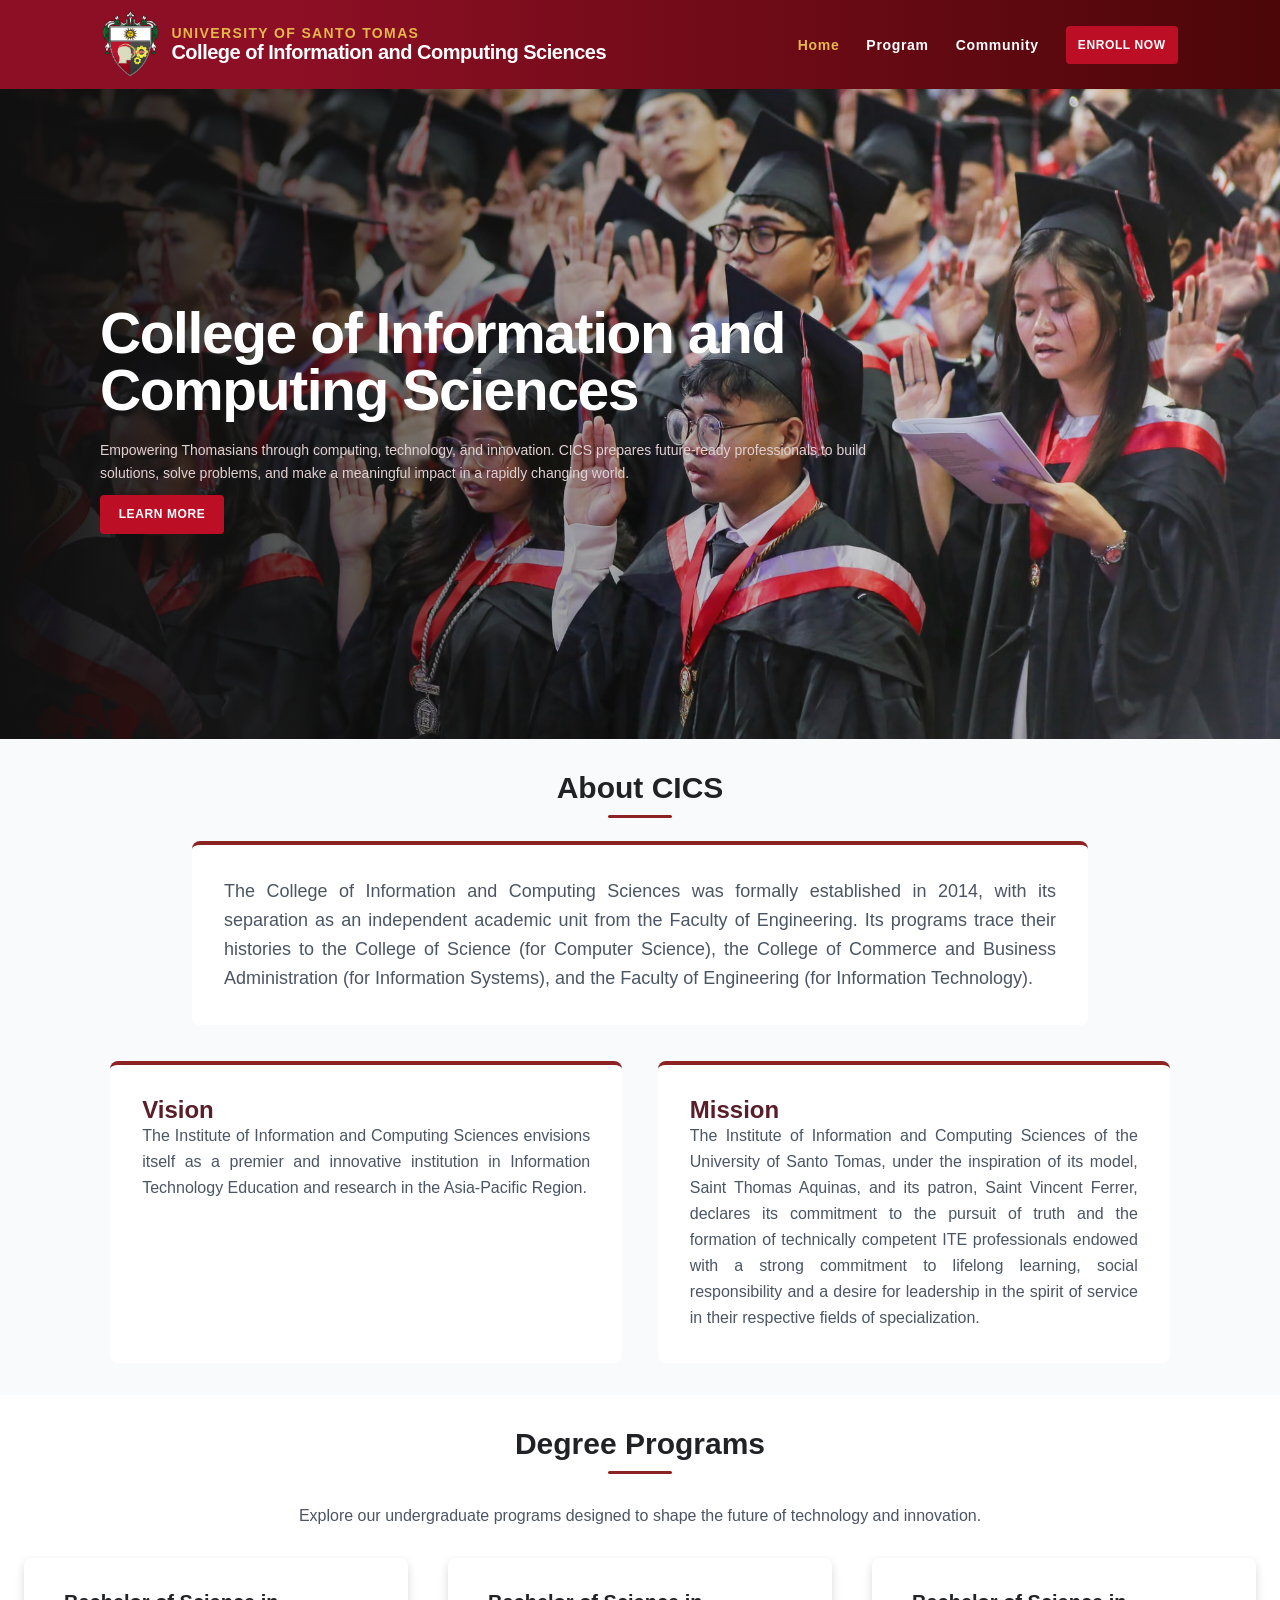
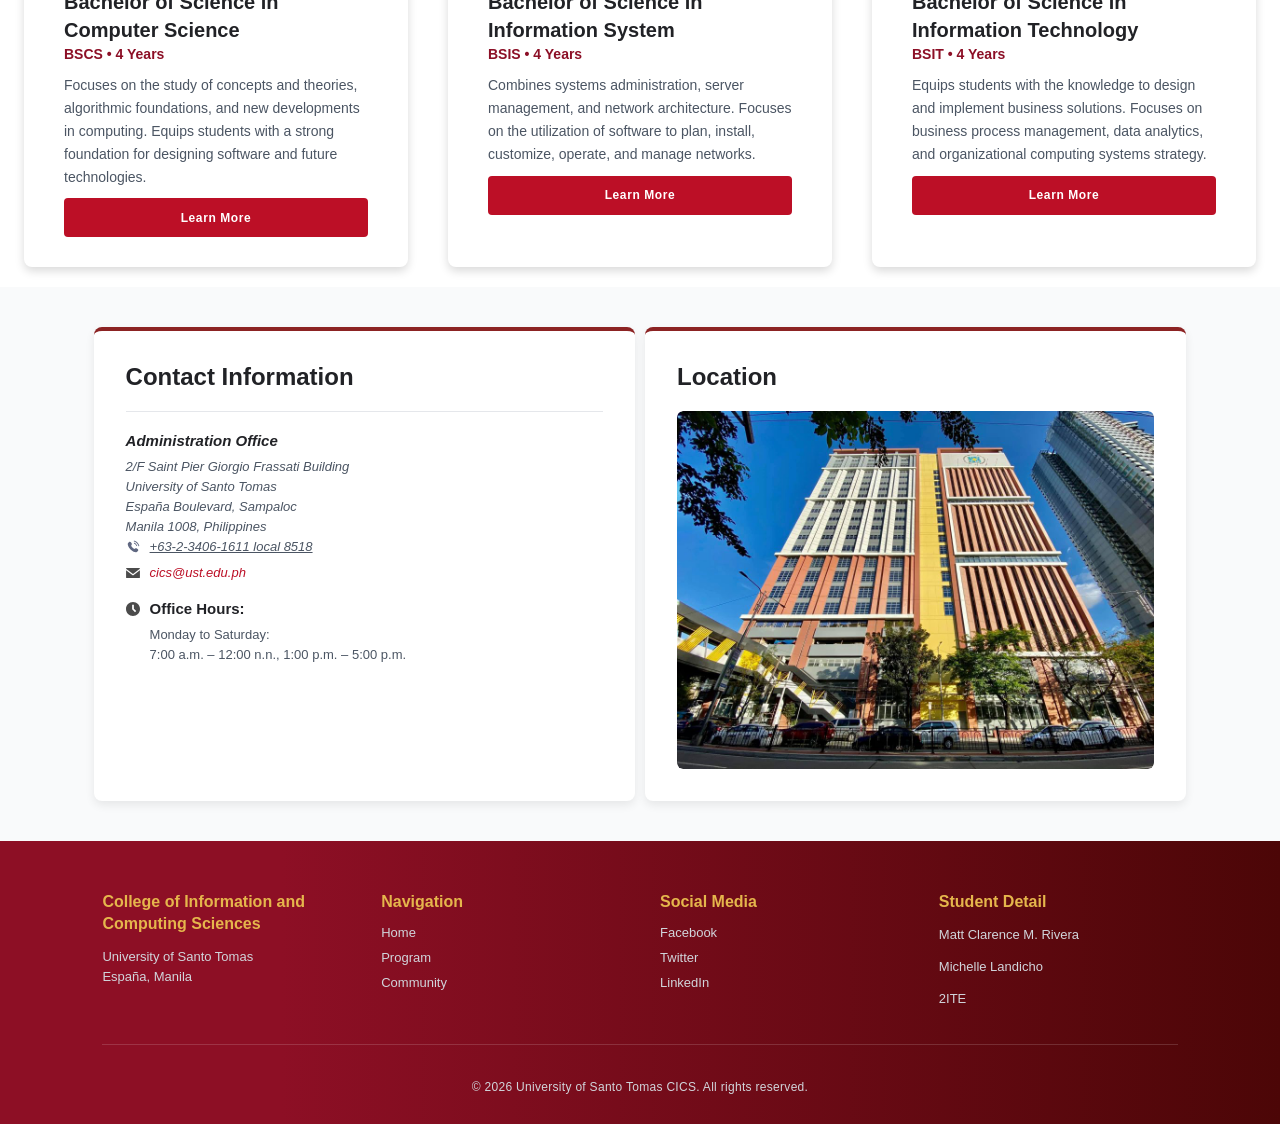
==== commit 7cc1c66f: "feat: responsive student-org section for the community page. change h3 to h2 for heading text levels" ====
--- a/index.html
+++ b/index.html
@@ -27,7 +27,7 @@
                 <div id="nav-links-container">
                     <a href="#" class="nav-links active">Home</a>
                     <a href="program.html" class="nav-links">Program</a>
-                    <a href="#" class="nav-links">Community</a>
+                    <a href="community.html" class="nav-links">Community</a>
                     <button class="btn-primary nav">ENROLL NOW</button>
                 </div>
 
@@ -47,7 +47,7 @@
         <!--=========== ABOUT SECTIONN ==============-->
         <section id="about-section">
             <div class="section-title about">
-               <h3>About CICS</h3>            
+               <h2>About CICS</h2>            
                 <hr>
             </div>
            
@@ -73,7 +73,7 @@
 
         <section id="degree-section">
             <div class="section-title degree">
-                 <h3>Degree Programs</h3>            
+                 <h2>Degree Programs</h2>            
                 <hr>
             </div>
            
@@ -113,7 +113,7 @@
         <section id="contact-section">
             <div class="contact-card-container">
                 <div class="contact-card">
-                    <h3 class="contact-card-title">Contact Information</h3>
+                    <h2 class="contact-card-title">Contact Information</h2>
                     <hr class="contact-hr">
                     
                     <address class="contact-address">
--- a/styles.css
+++ b/styles.css
@@ -175,7 +175,7 @@
     gap: 1rem;
 }
 
-h3{
+h2{
     font-family: var(--main-font);
     color: #212226;
     font-size: 3rem;    
@@ -191,6 +191,7 @@
 }
 
 .section-title{
+    margin-top: 1.2rem;
     width: 100%;
     display: flex;
     flex-direction: column;
@@ -215,6 +216,7 @@
 }
 .vision-mission-container{
     display: flex;
+    flex-wrap: wrap;
     flex-direction: row;
     justify-content: center;
     gap: 1rem;
@@ -246,6 +248,7 @@
 
 .degree-card-container{
     display: flex;
+    flex-wrap: wrap;
     flex-direction: row;
     justify-content: center;
     width: 100%;
@@ -315,14 +318,15 @@
 .contact-card-container{
     width: 100%;
     display: flex;
+    flex-wrap: wrap;
     flex-direction: row;
     justify-content: center;
     padding: 0 3%;
-    gap: 3rem;
+    gap: 1rem;
 }
 
 .contact-card{
-    width: 50%;
+    width: 45%;
     background-color: white;
     border-top: 4px solid #8C2323;
     border-radius: 8px;
@@ -415,7 +419,123 @@
     display: block;
     border-radius: 6px;
 }
-
+/*LEADERSHIP SECTION*/
+.leadership-section {
+    width: 100%;
+    display: flex;
+    flex-direction: column;
+    align-items: center;
+    padding: 0 5%;
+}
+
+.leadership-list-container {
+    width: 100%;
+    display: grid;
+    grid-template-columns: repeat(4, 1fr);
+    list-style: none;
+    gap: 2rem;
+    padding: 0;
+    margin: 2rem 0;
+    box-sizing: border-box;
+}
+
+.leader-card {
+    padding: 2rem;
+    width: 100%;
+    text-align: center;
+    box-sizing: border-box;
+}
+.list{
+    list-style: none;
+}
+.leader-card figure {
+    margin: 0;
+    padding: 0;
+    display: flex;
+    flex-direction: column;
+    align-items: center;
+    font-family: var(--main-font, sans-serif);
+    gap: 0.75rem;
+}
+
+.leader-img {
+    width: 10rem;
+    height: 10rem;
+    object-fit: cover;
+    display: block;
+    transition: transform 0.3s ease-in;
+
+}
+.leader-img:hover{
+    transform: scale(1.03);
+}
+figcaption > .leader-h6{
+    font-size: 1.8rem;
+    font-weight: 700;
+    line-height: 2.2rem;
+} 
+figcaption > .leader-position{
+    color: #BC0F26;
+    font-size:1.4rem;
+    font-weight: 600;
+}
+#org-section {
+    width: 100%;
+    margin: 2rem auto;
+    display: flex;
+    flex-direction: column;
+}
+
+#org-card-container {
+    display: flex;
+    flex-wrap: wrap;
+    justify-content: center;
+    list-style: none;
+    gap: 3rem;
+    margin-top: 1rem;
+   
+}
+.org-card-list {
+    width: 30%;
+    background: #ffffff;
+    box-shadow: 0px 4px 10px rgba(0, 0, 0, 0.1);
+    border-radius: 12px;
+}
+.org-card {
+    display: flex;
+    flex-direction: row;
+    justify-content: center;
+    align-items: center;
+    gap: 1rem;
+    padding: 1.5rem;
+    font-family: var(--main-font, sans-serif);
+}
+.org-card-img-container {
+    width: 65px;
+    height: 65px;
+    flex-shrink: 0;
+}
+
+.org-card-img {
+    width: 100%;
+    height: 100%;
+    border-radius: 8px;
+    object-fit: cover;
+}
+.org-card-text {
+    display: flex;
+    flex-direction: column;
+    gap: 5px;
+}
+.org-card-title {
+    font-size: 2rem;
+    color: #591E29;
+}
+.org-card-description{
+    font-size: 1.4rem;
+    color: #4B5563;
+    line-height: 1.4;
+}
 /*FOOTER*/
 footer{
     width: 100%;
@@ -648,7 +768,7 @@
         flex-direction: column;
         align-items: center;
     }
-    h3{
+    h2{
         font-size: 2.4rem;
     }
 
@@ -679,7 +799,6 @@
     }
 
     .degree-card-container{
-        flex-direction: column;
         align-items: center;
     }
 
@@ -709,8 +828,6 @@
     }
 
     .contact-card-container{
-        flex-direction: column;
-        align-items: center;
         padding: 0 5%;
         gap: 2rem;
     }
@@ -759,6 +876,59 @@
     .footer-copyright{
         font-size: 1.1rem;
     }
-}
-
-
+
+    .leadership-list-container {
+        grid-template-columns: repeat(2, 1fr);
+        gap: 1.5rem;
+        max-width: 620px;       
+        margin: 2rem auto;
+        padding: 0 1rem;       
+    }
+
+    .leader-card {
+        width: 100%;
+        height: 100%;
+        border-radius: 4px;
+        box-shadow: 0px 3px 15px rgba(120, 119, 119, 0.25);
+        padding: 1rem 2rem;
+        display: flex;
+        flex-direction: column;
+        align-items: center;
+    }
+
+    figcaption > h6 {
+        font-size: 1rem;
+        line-height: 1.25rem;
+        margin: 0.25rem 0;
+    }
+
+    figcaption > p {
+        font-size: 0.9rem;
+        line-height: 1.2;
+        margin: 0;
+    }
+
+    .org-card-list {
+            width: 100%;
+            margin: 0 2rem;
+    }
+    #org-card-container {   
+        gap: 1.5rem;
+    }
+    .org-card-img-container {
+        width: 4rem;
+        height: 4rem;
+        flex-shrink: 0;
+    }
+    .org-card-title {
+        font-size: 1.3rem;
+        color: #591E29;
+    }
+    .org-card-description{
+        font-size: 1rem;
+        color: #4B5563;
+        line-height: 1rem;
+    }
+}
+
+
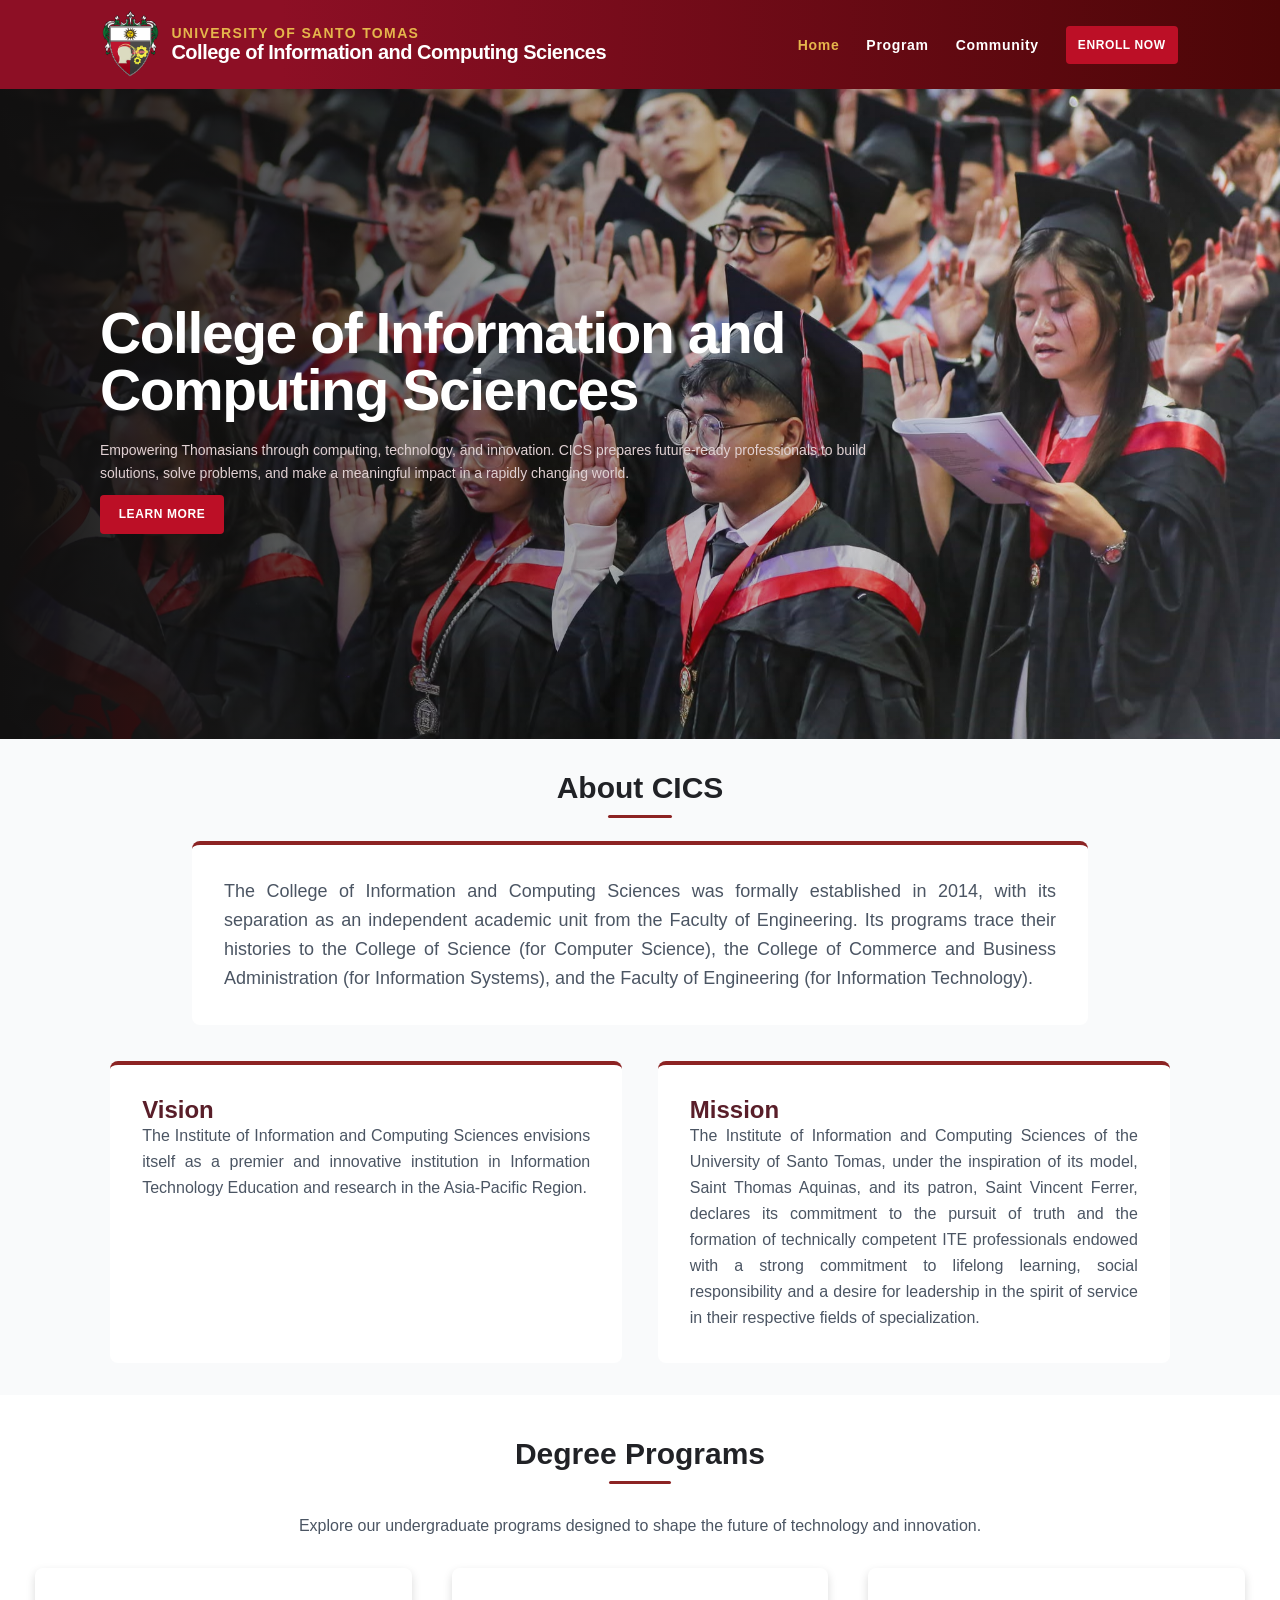
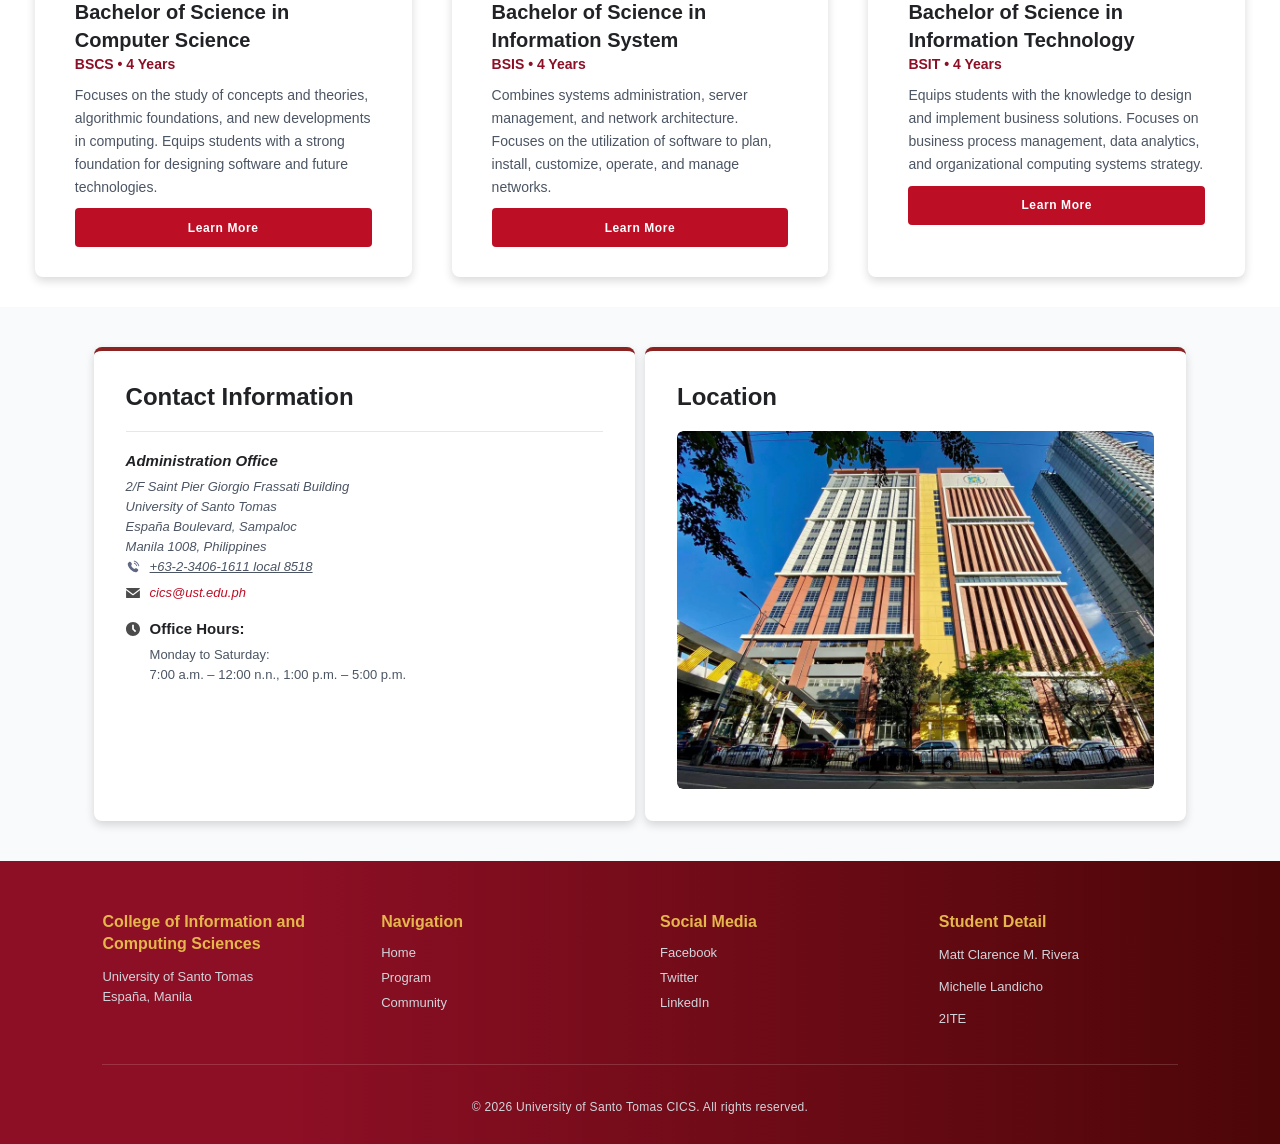
==== commit 0fb206af: "update files from local changes" ====
--- a/index.html
+++ b/index.html
@@ -7,7 +7,7 @@
     <link rel="stylesheet" href="styles.css">
 </head>
 <body>
-     <header>
+     <header class="home-header">
             <nav>
                 <div id="brand-container">
                     <a href="#"><img src="images/cics-logo.png" alt="UST CICS LOGO" id="brand-logo"></a>
@@ -17,7 +17,6 @@
                     </div>
                 </div>
                 
-                <!--Hamburger button for mobile-->
                 <input type="checkbox" id="menu">
                 <label for="menu" id="hamburger-icon">
                     <img src="images/icons/menu-icon.svg" alt="hamburger icon" id="menu-open">
@@ -43,7 +42,6 @@
             </div>
         </section>
 
-        <!--===========-================================-->
         <!--=========== ABOUT SECTIONN ==============-->
         <section id="about-section">
             <div class="section-title about">
@@ -68,7 +66,6 @@
             </div>
         </section>
         
-        <!--===========-================================-->
         <!--=========== DEGREE SECTIONN ==============-->
 
         <section id="degree-section">
@@ -108,7 +105,6 @@
             </div>
         </section>
 
-        <!--===========-================================-->
         <!--=========== CONTACT SECTIONN ==============-->
         <section id="contact-section">
             <div class="contact-card-container">
@@ -160,6 +156,8 @@
             </div>
         </section>
     </main>
+    
+        <!--=========== FOOTER SECTION==============-->
 
     <footer>
             <div class="footer-container">
--- a/styles.css
+++ b/styles.css
@@ -5,16 +5,19 @@
 }
 html{
     font-size: 62.5%;
-
 }
 :root{
     --main-font: 'Inter', sans-serif;
+    --box-shadow: 0px 4px 10px rgba(0, 0, 0, 0.15);
+    --box-shadow-hover: 0px 10px 30px rgba(0, 0, 0, 0.1);
+    --btn-main-color: #BC0F26;
 }
 body{
     min-width: 320px;
-}
-
-header{
+    font-family: var(--main-font);
+}
+
+.home-header{
     width: 100%;
     background: linear-gradient(to right, #8D0F25 22%, #4C0607 100%);
     padding: 1rem 0;
@@ -160,7 +163,7 @@
 }
 
 
-/* ABOUT SECTION */
+                                /* ABOUT SECTION */
 #about-section{
     width: 100%;
     min-height: 400px;
@@ -243,7 +246,7 @@
     justify-content: center;
     align-items: center;
     gap: 2rem;
-    padding: 1rem 1.2   rem;
+    padding: 1rem 1.2rem;
 }
 
 .degree-card-container{
@@ -260,7 +263,7 @@
     width: 30%;
     height: auto;
     padding: 3rem 4rem;
-    box-shadow: 0px 4px 10px rgba(0, 0, 0, 0.15);
+    box-shadow: var(--box-shadow);
     border-radius: 8px; 
     display: flex;
     flex-direction: column;
@@ -303,7 +306,7 @@
     width: 100%;
 }
 
-
+                                /*CONTACT SECTION*/
 #contact-section{
     width: 100%;
     background-color: #F9FAFB;
@@ -313,8 +316,6 @@
     align-items: center;
     font-family: var(--main-font);
 }
-
-/*CONTACT STYLING*/
 .contact-card-container{
     width: 100%;
     display: flex;
@@ -324,14 +325,13 @@
     padding: 0 3%;
     gap: 1rem;
 }
-
 .contact-card{
     width: 45%;
     background-color: white;
-    border-top: 4px solid #8C2323;
-    border-radius: 8px;
+    border-top: 0.4rem solid #8C2323;
+    border-radius: 0.8rem;
     padding: 3.2rem;
-    box-shadow: 0px 4px 10px rgba(0, 0, 0, 0.08);
+    box-shadow: var(--box-shadow);
     display: flex;
     flex-direction: column;
     gap: 2rem;
@@ -345,7 +345,7 @@
 
 .contact-hr{
     width: 100%;
-    height: 1px;
+    height: 0.1rem;
     background-color: #E5E7EB;
     border-radius: 0;
 }
@@ -407,7 +407,7 @@
 .contact-image-container{
     width: 100%;
     height: 100%;
-    border-radius: 6px;
+    border-radius: 0.6rem;
     overflow: hidden;
 }
 
@@ -417,9 +417,9 @@
     min-height: 260px;
     object-fit: cover;
     display: block;
-    border-radius: 6px;
-}
-/*LEADERSHIP SECTION*/
+    border-radius: 0.6rem;
+}
+                                /*LEADERSHIP SECTION*/
 .leadership-section {
     width: 100%;
     display: flex;
@@ -448,7 +448,7 @@
 .list{
     list-style: none;
 }
-.leader-card figure {
+.leader-card {
     margin: 0;
     padding: 0;
     display: flex;
@@ -456,6 +456,8 @@
     align-items: center;
     font-family: var(--main-font, sans-serif);
     gap: 0.75rem;
+    transition: transform 0.3s ease-in;
+
 }
 
 .leader-img {
@@ -463,22 +465,22 @@
     height: 10rem;
     object-fit: cover;
     display: block;
-    transition: transform 0.3s ease-in;
-
-}
-.leader-img:hover{
+
+}
+.leader-card:hover{
     transform: scale(1.03);
 }
-figcaption > .leader-h6{
+.leader-h6{
     font-size: 1.8rem;
     font-weight: 700;
     line-height: 2.2rem;
 } 
-figcaption > .leader-position{
+.leader-position{
     color: #BC0F26;
     font-size:1.4rem;
     font-weight: 600;
 }
+                                /*ORGANIZATION SECTION*/                      
 #org-section {
     width: 100%;
     margin: 2rem auto;
@@ -498,8 +500,13 @@
 .org-card-list {
     width: 30%;
     background: #ffffff;
-    box-shadow: 0px 4px 10px rgba(0, 0, 0, 0.1);
+    box-shadow: var(--box-shadow);
     border-radius: 12px;
+    transition: transform 0.3s ease-in, box-shadow 0.3s ease-in;
+}
+.org-card-list:hover{
+    transform: translateY(-3px);
+    box-shadow: var(--box-shadow-hover);
 }
 .org-card {
     display: flex;
@@ -536,7 +543,183 @@
     color: #4B5563;
     line-height: 1.4;
 }
-/*FOOTER*/
+                                /*CICS Updates*/
+#updates-section {
+    width: 100%;
+    min-height: 250px;
+    margin: 3rem auto;
+}
+.update-card-container{
+    margin-top: 2rem;
+    width:100%;
+    overflow-x: hidden;
+    padding: 1% 2%;
+}
+.update-card-group {
+    display: flex;
+    justify-content: center;
+    gap: 2rem;
+    flex-wrap: nowrap;
+}
+.update-card{
+    width: 30%;
+    height: 90%;
+    display: flex;
+    flex-direction: column;
+    flex-shrink: 0;
+    overflow-x: hidden;
+    margin-top: 1rem;
+    border-radius: 12px;
+    box-shadow: var(--box-shadow);
+    transition: transform 0.3s ease-in, box-shadow 0.3s ease-in;
+}
+.update-card:hover{
+    transform: translateY(-3px);
+    box-shadow: var(--box-shadow-hover);
+}
+.update-card-img {
+    width: 100%;
+    height: 300px;
+    object-fit: cover;
+}
+.update-content {
+    padding: 1.25rem;
+    display: flex;
+    flex-direction: column;
+    gap: 0.6rem;
+    text-align: justify;
+}
+.update-card-category {
+    color: #C08018;
+    font-size: 1rem;
+    font-weight: 700;
+    letter-spacing: 0.5px;
+    text-transform: uppercase;
+}
+.update-card-title {
+    color: #1F2937;
+    font-size: 1.5rem;
+    font-weight: bold;
+    line-height: 1.4rem;
+    margin: 0;
+}
+.update-card-description {
+    font-size: 0.9rem;
+    color: #4B5563;
+    line-height: 1rem;
+}
+.update-button-link{
+    color: #BC0F26;
+    font-size: 1rem;
+    font-weight: 600;
+    text-decoration: none;
+    margin-top: 0.5rem;
+    transition: color 0.2s ease;
+}
+.update-button-link:hover{
+    color: #8C2323;
+}
+.update-card-animation{
+    display: flex;
+    flex-wrap: nowrap;
+    flex-direction: row;
+    gap: 2rem;
+    animation: scroll-left 20s linear infinite;
+}
+@keyframes scroll-left {
+    from {
+        transform: translateX(0%);
+    }
+    to {
+        transform: translateX(-50%);
+    }
+}
+                                /*PATRON SAINT SECTION */
+#patron-saint-section {
+    width: 100%;
+    background-color: #4A1521;
+    color: #ffffff;
+    padding: 5rem 2rem;
+    display: flex;
+    justify-content: center;
+    align-items: center;
+}
+#saint-container {
+    width: 50%;
+    display: flex;
+    justify-content: center;
+    gap: 3rem;
+}
+.saint-header{
+    display: flex;
+    flex-direction: column;
+    justify-content: center;
+    align-items: center;
+}
+.saint-info {
+    width: 80%;
+    display: flex;
+    flex-direction: column;
+    justify-content: center;
+    gap: 1.25rem;
+}
+.saint-type {
+    font-size: 1rem;
+    font-weight: bold;
+    letter-spacing: 0.1rem;
+    color: #D4AF37; 
+}
+.saint-name {
+    color: #ffffff;
+    font-size: 2.2rem;
+    font-weight: bold;
+    margin: 0.3rem 0 0 0;
+    line-height: 1.2;
+    letter-spacing: 0.2rem;
+}
+.saint-description {
+    font-size: 0.95rem;
+    line-height: 1.6rem;
+    color: #E5E7EB;
+}
+.saint-connection {
+    background: rgba(255, 255, 255, 0.06);
+    border-left: 4px solid #D4AF37;
+    padding: 1rem 1.25rem;
+    border-radius: 0 8px 8px 0;
+}
+.connection-title {
+    font-size: 1rem;
+    font-weight: 700;
+    color: #D4AF37;
+    margin: 0 0 0.5rem 0;
+}   
+.connection-text {
+    font-size: 0.9rem;
+    line-height: 1.5;
+    color: #D1D5DB;
+    margin: 0;
+}
+.saint-feast {
+    font-size: 0.95rem;
+    font-style: italic;
+    color: #FCD34D;
+    margin-top: 0.5rem;
+}
+.saint-figure {
+    display: flex;
+    justify-content: center;
+    align-items: center;
+    flex-shrink: 0;
+}
+.saint-img {
+    width: 100%;
+    height: auto;
+    object-fit: cover;
+    border-radius: 4px;
+    border: 3px solid #D4AF37;
+}
+                                /*FOOTER*/
 footer{
     width: 100%;
     background: linear-gradient(to right, #8D0F25 22%, #4C0607 100%);
@@ -546,7 +729,6 @@
 
 .footer-container{
     width: 100%;
-    max-width: 1440px;
     margin: 0 auto;
     padding: 0 8%;
     display: flex;
@@ -620,8 +802,6 @@
     letter-spacing: 0.3px;
 }
 @media (max-width: 880px) {
-
-   
     nav {
         width: 100%;
         padding: 0.8rem 5%;
@@ -665,7 +845,7 @@
     #menu-close {
         display: none;
     }
-    /*oremove the ham when input is checked */
+    /*remove the ham when input is checked */
     #menu:checked ~ #hamburger-icon #menu-open {
         display: none;
     }
@@ -718,8 +898,7 @@
         display: flex;
     }
     
-    
-    /*HERO SECTION*/
+                                        /*HERO SECTION*/
     #hero-section{
         width: 100%;
         min-height: calc(50vh - 2rem);
@@ -760,9 +939,7 @@
         height: 3rem;
         font-size: 1.1rem;
     }
-    /******************/
-    /*     ABOUT     */
-    /******************/
+                                            /*     ABOUT     */
     .vision-mission-container{
         display: flex;
         flex-direction: column;
@@ -789,9 +966,7 @@
         line-height: 2rem;
     }
 
-    /******************/
-    /*    DEGREE SECTION   */
-    /******************/
+                                    /*    DEGREE SECTION   */
     .section-subtitle{
         font-size: 1.4rem;
         line-height: 2rem;
@@ -820,9 +995,7 @@
         line-height: 1.7rem;
         text-align: center;
     }
-    /******************/
-    /*     CONTACT SECTION     */
-    /******************/
+                                /*     CONTACT SECTION     */
     #contact-section{
         padding: 3rem 0;
     }
@@ -845,9 +1018,7 @@
         min-height: 220px;
     }
 
-    /******************/
-    /*     FOOTER     */
-    /******************/
+                                     /*     FOOTER     */
 
     footer{
         padding: 4rem 0 2.5rem;
@@ -876,7 +1047,7 @@
     .footer-copyright{
         font-size: 1.1rem;
     }
-
+                                            /*LEADERSHIP SECTION*/
     .leadership-list-container {
         grid-template-columns: repeat(2, 1fr);
         gap: 1.5rem;
@@ -889,7 +1060,7 @@
         width: 100%;
         height: 100%;
         border-radius: 4px;
-        box-shadow: 0px 3px 15px rgba(120, 119, 119, 0.25);
+        box-shadow: var(--box-shadow);
         padding: 1rem 2rem;
         display: flex;
         flex-direction: column;
@@ -901,17 +1072,16 @@
         line-height: 1.25rem;
         margin: 0.25rem 0;
     }
-
     figcaption > p {
         font-size: 0.9rem;
         line-height: 1.2;
         margin: 0;
     }
-
+                                            /*ORGANIZATION SECTION*/
     .org-card-list {
-            width: 100%;
-            margin: 0 2rem;
-    }
+        width: 100%;
+        margin: 0 2rem;
+}
     #org-card-container {   
         gap: 1.5rem;
     }
@@ -929,6 +1099,179 @@
         color: #4B5563;
         line-height: 1rem;
     }
-}
-
-
+                                            /*CICS UPDATES*/
+    .update-card-container{
+        padding: 0 10%;
+    }
+    .update-card-animation{
+        animation: none;
+    }
+    .update-card-group{
+        display: flex;
+        flex-direction: column;
+        align-items: center;
+        width: 100%;
+        padding: 0;
+    }
+    .update-card{
+        width: 100%;         
+        max-width: 500px;
+        height: 300px;
+    }
+    .update-card-img {
+        width: 100%;
+        height: 400px;
+    }
+    .update-content {
+        padding: 0.5rem 0.9rem;  
+        gap: 0.6rem;
+    }
+    .update-card-category {
+        font-size: 1.3rem;
+        font-weight: 700;
+        letter-spacing: 0.2px;
+    }
+    .update-card-title {
+        font-size: 1.5rem;
+        line-height: 1.5rem;
+        letter-spacing: 0.2px;
+    }
+    .update-card-description {
+        font-size: 0.9rem;
+        line-height: 0.9rem;
+    }
+    .update-button-link{
+        font-size: 1rem;
+        margin-top: 0;
+    }
+                                            /*PATRON SAINT SECTION*/
+    #patron-saint-section {
+        width: 100%;
+        padding: 2rem 1rem;
+    }
+    #saint-container {
+        width: 90%;
+        display: flex;
+        justify-content: center;
+        gap: 3rem;
+    }
+    .saint-header{
+        text-align: center;
+    }
+    .saint-info {
+       text-align: justify;
+    }
+    .saint-type {
+        font-size: 1.3rem;
+    }
+    .saint-name {
+        font-size: 2.3rem;
+        margin: 0.5rem 0 0 0;
+        line-height: 1.8rem;
+        letter-spacing: 0.1rem;
+    }
+    .saint-description {
+        font-size: 1rem;
+        line-height: 1rem;
+        color: #E5E7EB;
+    }
+    .saint-connection-title {
+        font-size: 1.2rem;
+        font-weight: 700;
+    }   
+    .saint-connection-text {
+        font-size: 0.8rem;
+        line-height: 1.5;     
+    }
+    .saint-feast {
+        font-size: 0.7rem;
+    }
+    
+}
+
+
+                                        /*COMPARISON TABLE*/
+.table-wrapper{
+    width: 100%;
+    overflow-x: auto;
+    padding: 0 8%;
+}
+
+.comparison-table{
+    width: 100%;
+    border-collapse: collapse;
+    font-family: var(--main-font);
+    min-width: 600px;
+}
+
+.comparison-table th,
+.comparison-table td{
+    text-align: left;
+    padding: 1.6rem 2rem;
+    font-size: 1.4rem;
+    border-bottom: 1px solid #E5E7EB;
+}
+
+.comparison-table th{
+    background-color: #8C2323;
+    color: white;
+    font-weight: 700;
+}
+
+.comparison-table tbody tr:nth-child(even){
+    background-color: #F9FAFB;
+}
+
+                                        /*DEPARTMENTS SECTION*/
+.department-card-container{
+    width: 100%;
+    display: flex;
+    flex-direction: row;
+    justify-content: center;
+    gap: 2rem;
+    padding: 0 8%;
+}
+
+.department-card{
+    width: 30%;
+    text-align: center;
+    padding: 3rem 2rem;
+    box-shadow: var(--box-shadow);
+    border-radius: 8px;
+    font-family: var(--main-font);
+}
+
+.department-icon{
+    width: 4rem;
+    height: 4rem;
+    margin-bottom: 1rem;
+}
+
+.department-title{
+    font-size: 1.8rem;
+    font-weight: 700;
+    color: #212226;
+    margin-bottom: 0.8rem;
+}
+
+.department-card > p{
+    font-size: 1.4rem;
+    line-height: 2.2rem;
+    color: #4B5563;
+}
+
+@media (max-width: 880px){
+    .table-wrapper{
+        padding: 0 5%;
+    }
+
+    .department-card-container{
+        flex-direction: column;
+        align-items: center;
+        padding: 0 5%;
+    }
+
+    .department-card{
+        width: 90%;
+    }
+}
